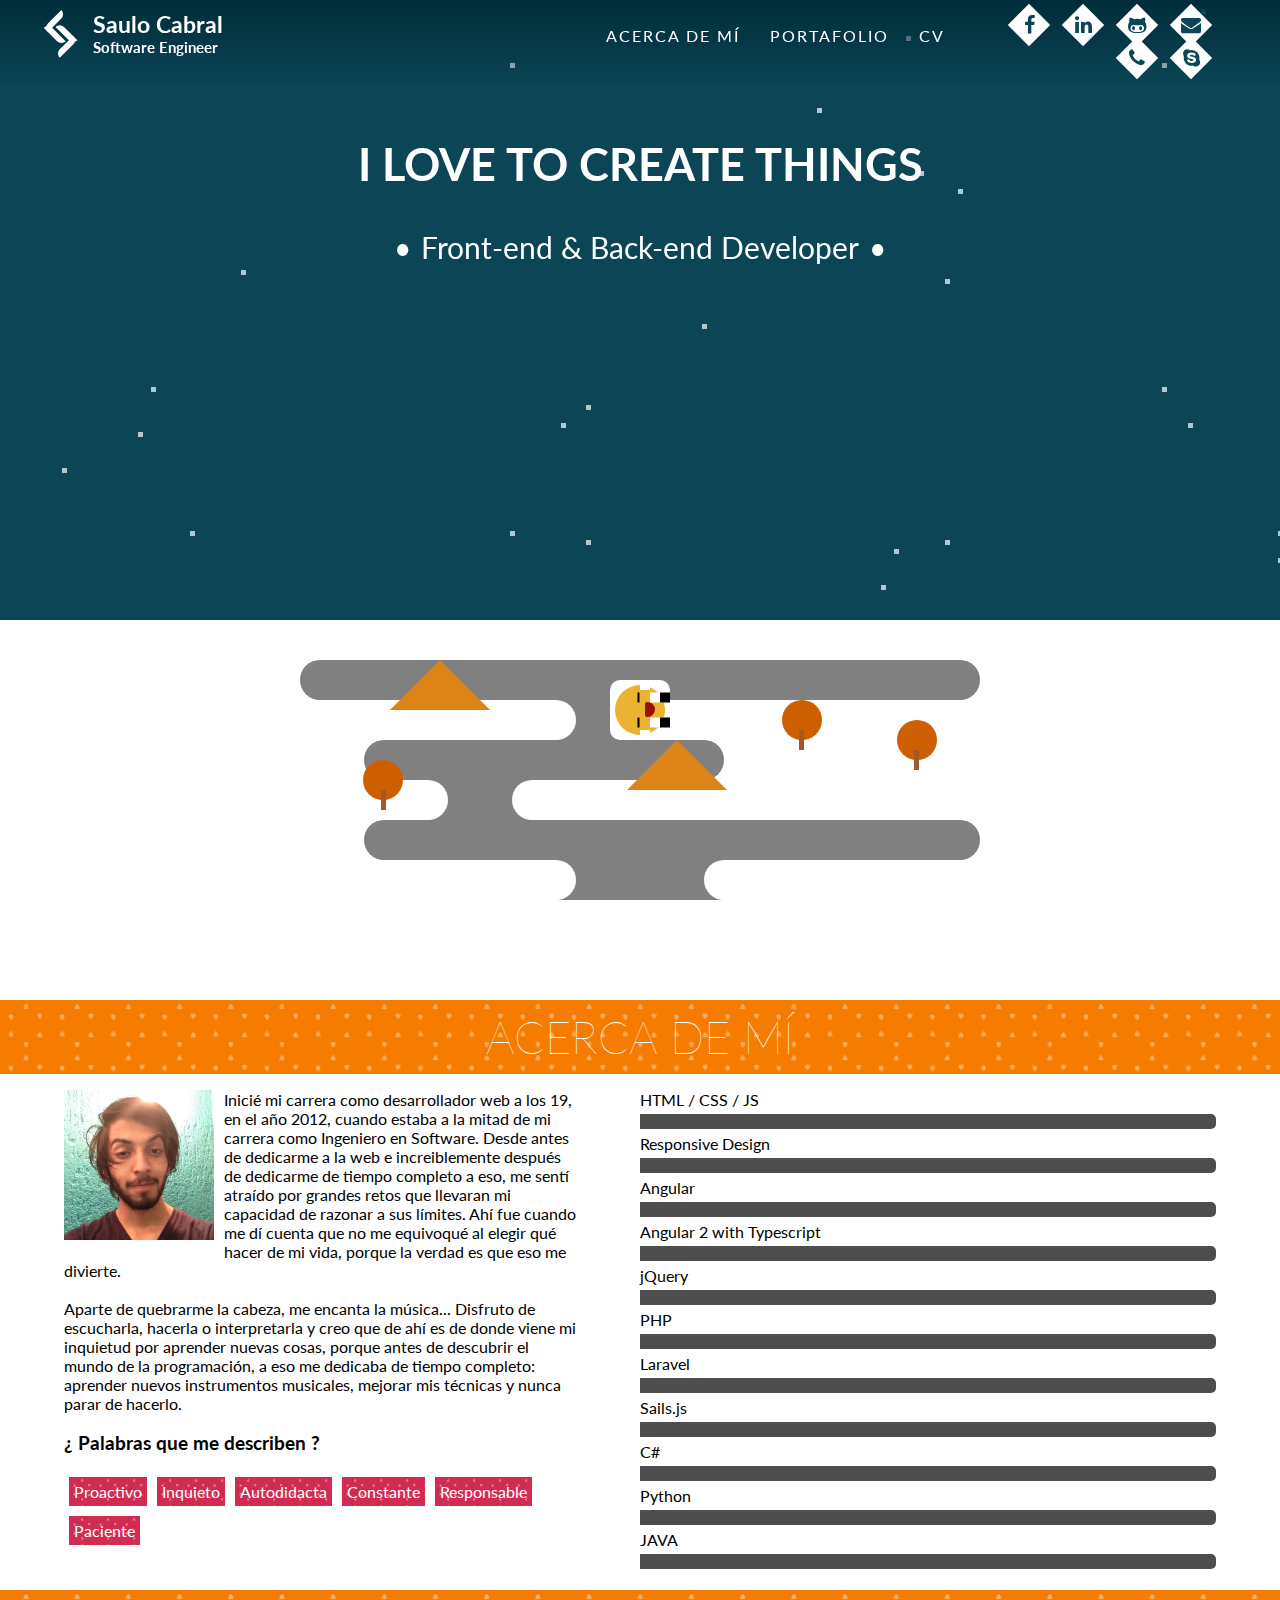
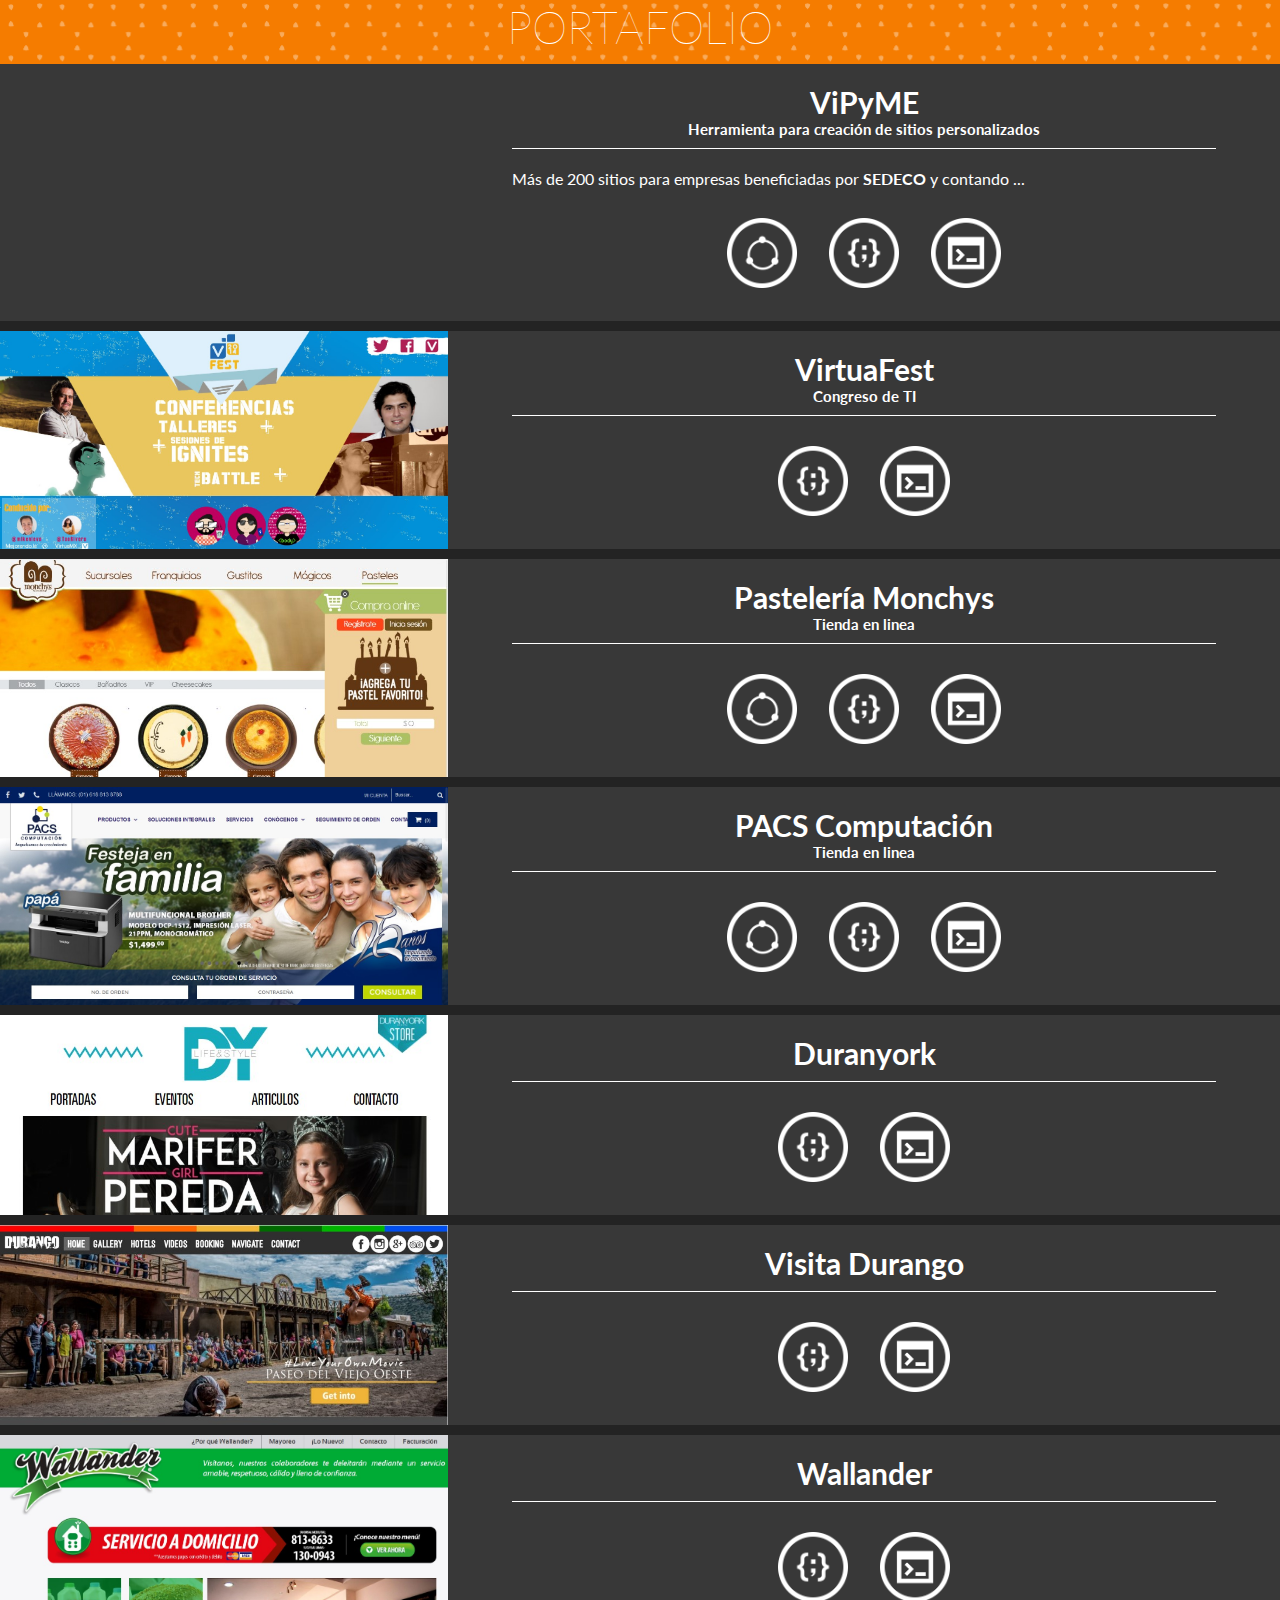
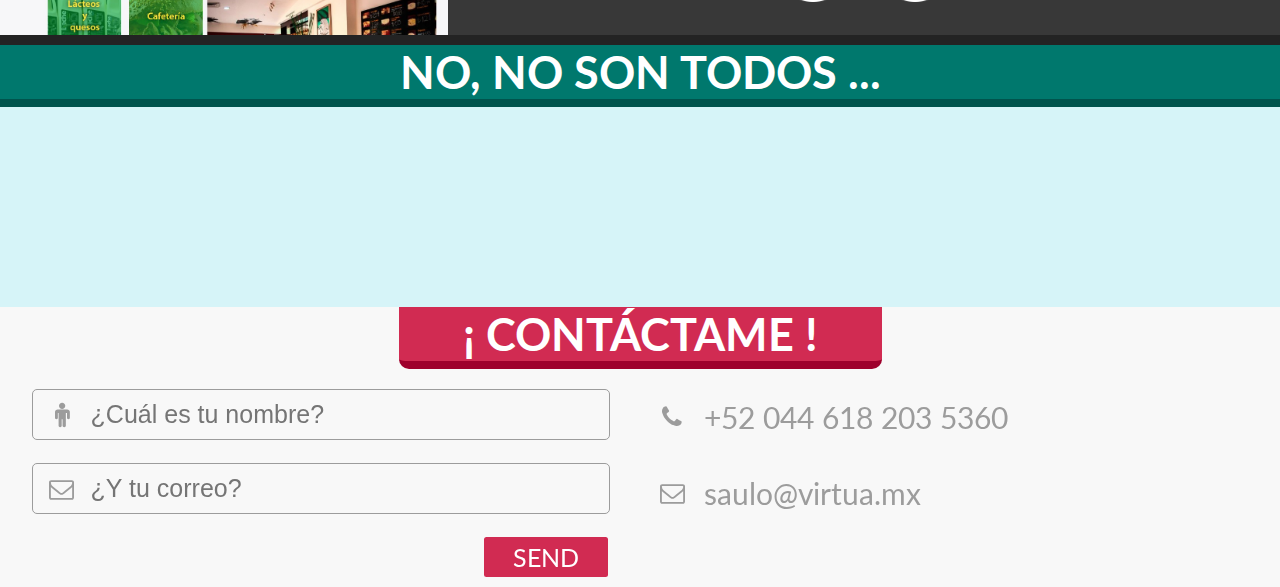
==== index.html @ b447d3e4 "fb video from githubpages" ====
<!DOCTYPE html>
<html lang="es">
<head>
	<meta charset="utf-8" />
	<title>Portfolio | Saulo Cabral</title>
	<meta name="viewport" content="width=device-width, minimum-scale=1, maximum-scale=1">
	<meta name="author" content="Saulo Cabral">
	<meta name="keywords" content="portfolio about freelancer freelance web developer frontend backend elsaulo software engeneer ingeniero software desarrollador programador paginas web responsive javascript angular laravel php nodejs ">
	<meta name="description" content="">
	<meta name="og:site_name" content="Portafolio | Saulo Cabral">
	<meta name="og:title" content="Portafolio | Saulo Cabral">
	<meta name="og:description" content="">
	<meta name="og:image" content="http://ssaulo.vir.mx/preview.jpg">
	<meta name="og:url" content="http://ssaulo.vir.mx">
    <link rel="shortcut icon" href="fav.ico">
	<link rel="stylesheet" type="text/css" href="style.css">
	<link rel="stylesheet" href="https://maxcdn.bootstrapcdn.com/font-awesome/4.6.1/css/font-awesome.min.css">
</head>
<body>
	<header class="transition s2">
		<article class="limit-width">
			<div id="logo">
				<div id="image">
					<div class="left_arrow">
						<span></span>
						<span></span>
					</div>
					<div class="right_arrow">
						<span></span>
						<span></span>
					</div>
				</div>
				<div id="name">
					<h1>Saulo Cabral</h1>
					<h2>Software Engineer</h2>
				</div>
			</div>
			<ul id="menu">
				<li><a href="#about">Acerca de mí</a></li>
				<li><a href="#portfolio">Portafolio</a></li>
				<li><a target="blank" href="SauloCabral_CV.pdf">CV</a></li>
			</ul>
			<div id="icons">
				<a href="http://sm.me/saulodamian" target="_blank">
					<figure>
						<i class="fa fa-facebook" aria-hidden="true"></i>
					</figure>
				</a>
				<a href="https://www.linkedin.com/in/saulo-damian-cabral-6673bb92" target="_blank">
					<figure>
						<i class="fa fa-linkedin" aria-hidden="true"></i>
					</figure>
				</a>
				<a href="https://github.com/samianc" target="_blank">
					<figure>
						<i class="fa fa-github-alt" aria-hidden="true"></i>
					</figure>
				</a>
				<a href="#contact">
					<figure>
						<i class="fa fa-envelope" aria-hidden="true"></i>
					</figure>
				</a>
				<a href="tel:+520446182035360">
					<figure>
						<i class="fa fa-phone" aria-hidden="true"></i>
					</figure>
				</a>
            	<script type="text/javascript" src="https://www.skypeassets.com/i/scom/js/skype-uri.js"></script>
                <a onclick="Skype.tryAnalyzeSkypeUri('call', '0');" href="skype:samianc?chat">
		            <figure>
		            	<i class="fa fa-skype" aria-hidden="true"></i>
		            </figure>
                </a>
		</article>
	</header>
	<div id="sky">
		<span></span><span></span><span></span><span></span><span></span><span></span><span></span><span></span><span></span><span></span><span></span><span></span><span></span><span></span><span></span><span></span><span></span><span></span><span></span><span></span><span></span><span></span><span></span><span></span><span></span><span></span><span></span><span></span><span></span><span></span><span></span><span></span><span></span><span></span><span></span><span></span><span></span><span></span><span></span><span></span><span></span><span></span><span></span><span></span><span></span><span></span><span></span><span></span><span></span><span></span><span></span><span></span><span></span><span></span><span></span><span></span><span></span><span></span><span></span><span></span><span></span><span></span><span></span><span></span><span></span><span></span><span></span><span></span><span></span><span></span><span></span><span></span><span></span>
	</div>
	<div id="town" class="transition s1">
		<section>
			<article></article>
		</section>
		<section>
			<article class="w-25 l"></article>
			<article class="w-25 r"></article>
		</section>
		<section class="wall">
			<article class="w-45 l"><div class="mountain r m-15"></div></article>
			<article class="w-50 r"></article>
		</section>
		<section>
			<article class="w-30 l"></article>
			<article class="w-45 r"><div class="tree l m-10  mt-2"></div><div class="tree l m-30  mt-1"></div></article>
		</section>
		<section class="wall">
			<article class="w-35 l"><div class="tree r m-10 mt-1"></div></article>
			<article class="w-60 r"><div class="mountain l m-15"></div></article>
		</section>
		<section>
			<article class="w-30 l"></article>
			<article class="w-25 r"></article>
		</section>
		<section class="wall">
			<article class="w-45 l"></article>
			<article class="w-45 r"></article>
		</section>
	</div>
	<div id="transport-shine" class="transition s5"></div>
	<div id="sun" class="transition s2"></div>
	<div id="spaceship">
		<div class="fire transition s2">
			<div class="red flame"></div>
			<div class="orange flame"></div>
			<div class="yellow flame"></div>
			<div class="white flame"></div>
		</div>
		<div class="avatar">
			<div id="head">
				<div id="face">
					<div id="eye" class="left"></div>
					<div id="eye" class="right"></div>
					<div id="mouth">
						<span></span><span></span><span></span>
					</div>
				</div>
			</div>
			<div id="arm" class="left"></div>
			<div id="arm" class="right"></div>
			<div id="leg" class="left"></div>
			<div id="leg" class="right"></div>
		</div>
	</div>
	<div class="white-shining transition s2"></div>
	<section id="main-view" class="limit-width">
		<div class="transition s1">
			<h2>I LOVE TO CREATE THINGS</h2>
			<label>Front-end & Back-end Developer</label>
		</div>
	</section>
	<section id="about" in="scoreIn" out="scoreOut" class="cols-2 limit-width">
		<h2 class="title full orange">Acerca de mí</h2>
		<div class="col">
			<img src="imge/me.jpg">
			<p>
				Inicié mi carrera como desarrollador web a los 19, en el año 2012, cuando estaba a la mitad de mi carrera como Ingeniero en Software. Desde antes de dedicarme a la web e increiblemente después de dedicarme de tiempo completo a eso, me sentí atraído por grandes retos que llevaran mi capacidad de razonar a sus límites. Ahí fue cuando me dí cuenta que no me equivoqué al elegir qué hacer de mi vida, porque la verdad es que eso me divierte.
				<br><br>
				Aparte de quebrarme la cabeza, me encanta la música... Disfruto de escucharla, hacerla o interpretarla y creo que de ahí es de donde viene mi inquietud por aprender nuevas cosas, porque antes de descubrir el mundo de la programación, a eso me dedicaba de tiempo completo: aprender nuevos instrumentos musicales, mejorar mis técnicas y nunca parar de hacerlo.
			</p>
			<h3>¿ Palabras que me describen ?</h3>
			<span>Proactivo</span><span>Inquieto</span><span>Autodidacta</span><span>Constante</span><span>Responsable</span><span>Paciente</span>
		</div>
		<div class="col">
			<div id="skills_graph">
				<label>HTML / CSS / JS</label>
				<div class="bar">
					<div class="fill transition s2" progress="100"></div>
				</div>
				<label>Responsive Design</label>
				<div class="bar">
					<div class="fill transition s2" progress="100"></div>
				</div>
				<label>Angular</label>
				<div class="bar">
					<div class="fill transition s2" progress="85"></div>
				</div>
				<label>Angular 2 with Typescript</label>
				<div class="bar">
					<div class="fill transition s2" progress="100"></div>
				</div>
				<label>jQuery</label>
				<div class="bar">
					<div class="fill transition s2" progress="100"></div>
				</div>
				<label>PHP</label>
				<div class="bar">
					<div class="fill transition s2" progress="100"></div>
				</div>
				<label>Laravel</label>
				<div class="bar">
					<div class="fill transition s2" progress="100"></div>
				</div>
				<label>Sails.js</label>
				<div class="bar">
					<div class="fill transition s2" progress="85"></div>
				</div>
				<label>C#</label>
				<div class="bar">
					<div class="fill transition s2" progress="90"></div>
				</div>
				<label>Python</label>
				<div class="bar">
					<div class="fill transition s2" progress="70"></div>
				</div>
				<label>JAVA</label>
				<div class="bar">
					<div class="fill transition s2" progress="60"></div>
				</div>
			</div>
		</div>
	</section>
	<section id="portfolio" class="limit-width">
		<h2 class="title full orange">PORTAFOLIO</h2>
		<div>
			<div class="video">
				<div id="fb-root" class=" fb_reset">
					<div style="position: absolute; top: -10000px; height: 0px; width: 0px;">
						<div>
							<iframe name="fb_xdm_frame_http" frameborder="0" allowtransparency="true" allowfullscreen="true" scrolling="no" id="fb_xdm_frame_http" aria-hidden="true" title="Facebook Cross Domain Communication Frame" tabindex="-1" src="https://staticxx.facebook.com/connect/xd_arbiter/r/BbnCpbXY9X8.js?version=42#channel=f269b89a6e746e8&amp;origin=https%3A%2F%2Fsamianc.github.io" style="border: none;"></iframe>
							<iframe name="fb_xdm_frame_https" frameborder="0" allowtransparency="true" allowfullscreen="true" scrolling="no" id="fb_xdm_frame_https" aria-hidden="true" title="Facebook Cross Domain Communication Frame" tabindex="-1" src="https://staticxx.facebook.com/connect/xd_arbiter/r/BbnCpbXY9X8.js?version=42#channel=f269b89a6e746e8&amp;origin=https%3A%2F%2Fsamianc.github.io" style="border: none;"></iframe>
						</div>
					</div>
					<div style="position: absolute; top: -10000px; height: 0px; width: 0px;">
						<div></div>
					</div>
				</div>
				<script>(function(d, s, id) {var js, fjs = d.getElementsByTagName(s)[0]; if (d.getElementById(id)) return; js = d.createElement(s); js.id = id; js.src = "//connect.facebook.net/en_US/sdk.js#xfbml=1&version=v2.6"; fjs.parentNode.insertBefore(js, fjs); }(document, 'script', 'facebook-jssdk'));</script>
				<div class="fb-video fb_iframe_widget fb_iframe_widget_fluid_desktop" data-href="https://www.facebook.com/401669240040577/videos/414504095423758/" data-width="524" data-show-text="false" fb-xfbml-state="rendered" fb-iframe-plugin-query="app_id=&amp;container_width=503&amp;href=https%3A%2F%2Fwww.facebook.com%2F401669240040577%2Fvideos%2F414504095423758%2F&amp;locale=en_US&amp;sdk=joey&amp;show_text=false&amp;width=524">
					<span style="vertical-align: bottom; width: 524px; height: 243px;">
						<iframe name="f3885ec62af8694" width="524px" height="1000px" frameborder="0" allowtransparency="true" allowfullscreen="true" scrolling="no" title="fb:video Facebook Social Plugin" src="https://www.facebook.com/v2.6/plugins/video.php?app_id=&amp;channel=http%3A%2F%2Fstaticxx.facebook.com%2Fconnect%2Fxd_arbiter%2Fr%2FBbnCpbXY9X8.js%3Fversion%3D42%23cb%3Df243c0bfc10f4c4%26domain%3Dsamianc.github.io%26origin%3Dhttp%253A%252F%252Fsamianc.github.io%252Ff269b89a6e746e8%26relation%3Dparent.parent&amp;container_width=503&amp;href=https%3A%2F%2Fwww.facebook.com%2F401669240040577%2Fvideos%2F414504095423758%2F&amp;locale=en_US&amp;sdk=joey&amp;show_text=false&amp;width=524" style="border: none; visibility: visible; width: 524px; height: 243px;" class=""></iframe>
					</span>
				</div>
			</div>
			<article>
				<a href="http://slist.vir.mx" target="blank">
					<h4>ViPyME</h4>
				</a>
				<h5>Herramienta para creación de sitios personalizados</h5>
				<p>Más de <a href="http://slist.vir.mx" target="blank">200</a> sitios para empresas beneficiadas por <b>SEDECO</b> y contando ...</p>
				<div id="roles">
					<img src="imge/ico-agile.png" alt="Team Leader" title="Team Leader">
					<img src="imge/ico-front.png" alt="Front-end" title="Front-end">
					<img src="imge/ico-back.png" alt="Back-end" title="Back-end">
				</div>
			</article>
		</div>
		<div>
			<div class="img">
				<a href="http://svirtua.com.mx/fest2014/" target="blank">
					<img src="imge/projects/vf2014.jpg">
				</a>
			</div>
			<article>
				<a href="http://svirtua.com.mx/fest2014/" target="blank">
					<h4>VirtuaFest</h4>
				</a>
				<h5>Congreso de TI</h5>
				<div id="roles">
					<img src="imge/ico-front.png" alt="Front-end" title="Front-end">
					<img src="imge/ico-back.png" alt="Back-end" title="Back-end">
				</div>
			</article>
		</div>
		<div>
			<div class="img">
				<a href="http://smonchys.com/" target="blank">
					<img src="imge/projects/m.jpg">
				</a>
			</div>
			<article>
				<a href="http://smonchys.com/" target="blank">
					<h4>Pastelería Monchys</h4>
				</a>
				<h5>Tienda en linea</h5>
				<div id="roles">
					<img src="imge/ico-agile.png" alt="Team Leader" title="Team Leader">
					<img src="imge/ico-front.png" alt="Front-end" title="Front-end">
					<img src="imge/ico-back.png" alt="Back-end" title="Back-end">
				</div>
			</article>
		</div>
		<div>
			<div class="img">
				<a href="http://spacs.com.mx" target="blank">
					<img src="imge/projects/p.jpg">
				</a>
			</div>
		<article>
			<a href="http://spacs.com.mx" target="blank">
				<h4>PACS Computación</h4>
			</a>
			<h5>Tienda en linea</h5>
			<div id="roles">
				<img src="imge/ico-agile.png" alt="Team Leader" title="Team Leader">
				<img src="imge/ico-front.png" alt="Front-end" title="Front-end">
				<img src="imge/ico-back.png" alt="Back-end" title="Back-end">
			</div>
		</article>
	</div>
		<div>
			<div class="img">
				<a href="http://sduranyork.mx/" target="blank">
					<img src="imge/projects/dy.jpg">
				</a>
			</div>
			<article>
				<a href="http://sduranyork.mx/" target="blank">
					<h4>Duranyork</h4>
				</a>
				<h5></h5>
				<div id="roles">
					<img src="imge/ico-front.png" alt="Front-end" title="Front-end">
					<img src="imge/ico-back.png" alt="Back-end" title="Back-end">
				</div>
			</article>
		</div>
		<div>
			<div class="img">
				<a href="http://svirtua.com.mx/visitdurango.mx/" target="blank">
					<img src="imge/projects/vd.jpg">
				</a>
			</div>
			<article>
				<a href="http://svirtua.com.mx/visitdurango.mx/" target="blank">
					<h4>Visita Durango</h4>
				</a>
				<h5></h5>
				<div id="roles">
					<img src="imge/ico-front.png" alt="Front-end" title="Front-end">
					<img src="imge/ico-back.png" alt="Back-end" title="Back-end">
				</div>
			</article>
		</div>
		<div>
			<div class="img">
				<a href="http://swallander.com.mx" target="blank">
					<img src="imge/projects/w.jpg">
				</a>
			</div>
			<article>
				<a href="http://swallander.com.mx" target="blank">
					<h4>Wallander</h4>
				</a>
				<h5></h5>
				<div id="roles">
					<img src="imge/ico-front.png" alt="Front-end" title="Front-end">
					<img src="imge/ico-back.png" alt="Back-end" title="Back-end">
				</div>
			</article>
		</div>	
	</section>
	<section id="cut" class="limit-width">
			<h2 class="title no-round blue">NO, NO SON TODOS ...</h2>
	</section>
	<section id="sea">
		<div class="layer blue"></div>
		<div id="bubbles">
	        <div class="bubble x1"></div>
	        <div class="bubble x2"></div>
	        <div class="bubble x3"></div>
	        <div class="bubble x4"></div>
	        <div class="bubble x5"></div>
	        <div class="bubble x6"></div>
	        <div class="bubble x7"></div>
	        <div class="bubble x8"></div>
	        <div class="bubble x9"></div>
	        <div class="bubble x10"></div>
		</div>
		<!--div class="octopus"> <div class="helmet background"></div><div class="body"> <div class="head"></div> <div class="spot spot-1"></div> <div class="spot spot-2"></div> <div class="spot spot-3"></div> <div class="spot spot-4"></div> <div class="spot spot-5"></div> <div class="spot spot-6"></div> <div class="eye-border left"> <div class="eye left"> <div class="center"> <div class="pupil"></div> </div> <div class="shadow-1"></div> <div class="shadow-2"></div> <div class="shadow-3"></div> </div> </div> <div class="eye-border right"> <div class="eye right"> <div class="center"> <div class="pupil"></div> </div> <div class="shadow-1"></div> <div class="shadow-2"></div> <div class="shadow-3"></div> </div> </div> <div class="mouth"></div> </div> <div class="helmet reflection reflection-1"></div> <div class="helmet reflection reflection-2"></div> <div class="helmet reflection reflection-3"></div> <div class="helmet reflection reflection-4"></div> <div class="helmet reflection reflection-5"></div> <div class="octopus-shadow"></div> <div class="helmet border"></div> </div-->
	</section>
	<section id="contact">
		<article class="limit-width">
			<h2 class="title">¡ CONTÁCTAME !</h2>
			<article class="col">
				<form action="http://ssaulo.vir.mx/mail.php" method="POST">
					<div class="name">
						<input type="text" name="name" placeholder="¿Cuál es tu nombre?">
					</div>
					<div class="email">
						<input type="email" name="email" placeholder="¿Y tu correo?">
					</div>
					<div class="submit">
						SEND
					</div>
				</form>
			</article>
			<article class="col">
				<a href="tel:+520446182035360" class="phone">+52 044 618 203 5360</a>
				<a href="mailto:saulo@virtua.mx" class="mail">saulo@virtua.mx</a>
			</article>
		</article>
	</section>
	<footer>
		<!--article class="limit-width">
			<div>
				<img src="img/me.jpg">
				<p>Lorem ipsum dolor sit amet, consectetur adipiscing elit. Sed ultricies lacus ac neque lacinia, quis faucibus justo viverra. Nunc dignissim condimentum lacus, ac posuere libero tempus ut. Ut consequat molestie dolor, nec rhoncus justo euismod a. Donec egestas sagittis orci vel tristique. Suspendisse sed sem rhoncus, placerat mi quis, ullamcorper nisi. Suspendisse viverra justo congue leo condimentum interdum eget at nisi.</p>
			</div>
			<div>
				<img src="img/me.jpg">
				<p>Lorem ipsum dolor sit amet, consectetur adipiscing elit. Sed ultricies lacus ac neque lacinia, quis faucibus justo viverra. Nunc dignissim condimentum lacus, ac posuere libero tempus ut. Ut consequat molestie dolor, nec rhoncus justo euismod a. Donec egestas sagittis orci vel tristique. Suspendisse sed sem rhoncus, placerat mi quis, ullamcorper nisi. Suspendisse viverra justo congue leo condimentum interdum eget at nisi.</p>
			</div>
			<div>
				<img src="img/me.jpg">
				<p>Lorem ipsum dolor sit amet, consectetur adipiscing elit. Sed ultricies lacus ac neque lacinia, quis faucibus justo viverra. Nunc dignissim condimentum lacus, ac posuere libero tempus ut. Ut consequat molestie dolor, nec rhoncus justo euismod a. Donec egestas sagittis orci vel tristique. Suspendisse sed sem rhoncus, placerat mi quis, ullamcorper nisi. Suspendisse viverra justo congue leo condimentum interdum eget at nisi.</p>
			</div>
		</article-->
	</footer>
	<script src="https://code.jquery.com/jquery-3.1.0.min.js" integrity="sha256-cCueBR6CsyA4/9szpPfrX3s49M9vUU5BgtiJj06wt/s=" crossorigin="anonymous"></script>
	<script type="text/javascript" src="script.js"></script>
</body>
---- style.css ----
@import url(https://fonts.googleapis.com/css?family=Lato);
@keyframes image {
    from {
        transform: rotate(-45deg);
        -webkit-transform: rotate(-45deg);
        -moz-transform: rotate(-45deg);
        -o-transform: rotate(-45deg);
        -ms-transform: rotate(-45deg);
    }
    to {
        transform: rotate(-90deg);
        -webkit-transform: rotate(-90deg);
        -moz-transform: rotate(-90deg);
        -o-transform: rotate(-90deg);
        -ms-transform: rotate(-90deg);
    }
}
@keyframes flicker{
  0%   {transform: rotate(-1deg);}
  20%  {transform: rotate(1deg);}
  40%  {transform: rotate(-1deg);}
  60%  {transform: rotate(1deg) scaleY(1.04);}
  80%  {transform: rotate(-2deg) scaleY(0.92);}
  100% {transform: rotate(1deg);}
}
@keyframes left_arrow{
    0%, 50% {
        transform: translateY(25%);
        -webkit-transform: translateY(25%);
        -moz-transform: translateY(25%);
        -o-transform: translateY(25%);
        -ms-transform: translateY(25%);
    }
    100%{
        transform: translate(25%, 37.5%);
        -webkit-transform: translate(25%, 37.5%);
        -moz-transform: translate(25%, 37.5%);
        -o-transform: translate(25%, 37.5%);
        -ms-transform: translate(25%, 37.5%);
    }
}
@keyframes right_arrow{
    0%, 50% {
        transform: translateY(-25%);
        -webkit-transform: translateY(-25%);
        -moz-transform: translateY(-25%);
        -o-transform: translateY(-25%);
        -ms-transform: translateY(-25%);
    }
    100%{
        transform: translate(-25%, -37.5%);
        -webkit-transform: translate(-25%, -37.5%);
        -moz-transform: translate(-25%, -37.5%);
        -o-transform: translate(-25%, -37.5%);
        -ms-transform: translate(-25%, -37.5%);
    }
}
@keyframes star {
  0% {
    opacity: 0;
    -ms-transform: rotate(0deg);
    -moz-transform: rotate(0deg);
    -webkit-transform: rotate(0deg);
    -o-transform: rotate(0deg);
    transform: rotate(0deg);
  }
  50%{
    opacity: .8;
  }
  100% {
    opacity: 0;
    -ms-transform: rotate(360deg);
    -moz-transform: rotate(360deg);
    -webkit-transform: rotate(360deg);
    -o-transform: rotate(360deg);
    transform: rotate(360deg);
  }
}
@keyframes Floating{
    from {-webkit-transform:translate(0, 0px);}
    65% {-webkit-transform:translate(0, 15px);}
    to {-webkit-transform: translate(0, -0px);    }    
}
body{
    padding: 0;
    margin: 0;
    font-family: Lato;
    overflow-x: hidden;
}
a{
    text-decoration: none;
    color: inherit;
}
#image{
    width: 25px;
    height: 50px;
        transform: rotate(-90deg);
        -webkit-transform: rotate(-90deg);
        -moz-transform: rotate(-90deg);
        -o-transform: rotate(-90deg);
        -ms-transform: rotate(-90deg);
        animation-name: image;
        animation-duration: 1s;
}
#image > div{
    position: relative;
    width: 100%;
    height: 50%;
}
#image > div.left_arrow{
    animation-name: left_arrow;
        transform: translate(25%, 37.5%);
        -webkit-transform: translate(25%, 37.5%);
        -moz-transform: translate(25%, 37.5%);
        -o-transform: translate(25%, 37.5%);
        -ms-transform: translate(25%, 37.5%);
}
#image > div.right_arrow{
    animation-name: right_arrow;
        transform: translate(-25%, -37.5%);
        -webkit-transform: translate(-25%, -37.5%);
        -moz-transform: translate(-25%, -37.5%);
        -o-transform: translate(-25%, -37.5%);
        -ms-transform: translate(-25%, -37.5%);
}
#image > div.left_arrow, #image > div.right_arrow{
    animation-duration: 2s;
}
#image > div.left_arrow span{
    top: 0;
}
#image > div.right_arrow span{
    bottom: 0;
}
#image div > span{
    border-radius: 15px 0 15px 0;
	width: 100%;
	height: 25%;
	background-color: white;/*#E8FF00;*/
	display: table;
	position: absolute;
}
#image .left_arrow span:nth-child(1){
    transform: rotate(-45deg) translateX(-38%);
    -webkit-transform: rotate(-45deg) translateX(-38%);
    -moz-transform: rotate(-45deg) translateX(-38%);
    -o-transform: rotate(-45deg) translateX(-38%);
    -ms-transform: rotate(-45deg) translateX(-38%);
}
#image .left_arrow span:nth-child(2){
    transform: rotate(45deg) translateX(38%);
    -webkit-transform: rotate(45deg) translateX(38%);
    -moz-transform: rotate(45deg) translateX(38%);
    -o-transform: rotate(45deg) translateX(38%);
    -ms-transform: rotate(45deg) translateX(38%);
}
#image .right_arrow span:nth-child(1){
    transform: rotate(-45deg) translateX(38%);
    -webkit-transform: rotate(-45deg) translateX(38%);
    -moz-transform: rotate(-45deg) translateX(38%);
    -o-transform: rotate(-45deg) translateX(38%);
    -ms-transform: rotate(-45deg) translateX(38%);
}
#image .right_arrow span:nth-child(2){
    transform: rotate(45deg) translateX(-38%);
    -webkit-transform: rotate(45deg) translateX(-38%);
    -moz-transform: rotate(45deg) translateX(-38%);
    -o-transform: rotate(45deg) translateX(-38%);
    -ms-transform: rotate(45deg) translateX(-38%);
}
#image > div{
    transition: transform .5s ease;
    -webkit-transition: transform .5s ease;
    -moz-transition: transform .5s ease;
    -o-transition: transform .5s ease;
    -ms-transition: transform .5s ease;
}
#logo:hover #image .left_arrow{
    transform: translate(0,25%);
    -webkit-transform: translate(0,25%);
    -moz-transform: translate(0,25%);
    -o-transform: translate(0,25%);
    -ms-transform: translate(0,25%);
}
#logo:hover #image .right_arrow{
    transform: translate(0,-25%);
    -webkit-transform: translate(0,-25%);
    -moz-transform: translate(0,-25%);
    -o-transform: translate(0,-25%);
    -ms-transform: translate(0,-25%);
}
h2{
    font-size: 45px;
}
.limit-width{
    max-width: 1500px;
    margin: auto;
    width: 100%;
    display: inherit;
}
.title{
    text-align: center;
    display: table;
    margin: auto;
    background-color: #D12B52;
    color: white;
    padding: 0 5%;
    border-radius: 0 0 10px 10px;
    border: 8px solid #9E002C;
    border-top: none;
    border-left: none;
    border-right: none;
}
.title.no-round{
    border-radius: 0;
}
.title.blue{
    background-color: #00786D;
    border: 8px solid #00544d;
    border-top: none;
    border-left: none;
    border-right: none;
}
.title.orange{
    background-color: #f57c00;
}
.title.full{
    width: 100%;
    border: none;
    border-radius: initial;
    text-transform: uppercase;
    font-weight: lighter;
    padding: 10px 0;
    background-image: url("imge/dots.png");
    background-size: 4%;
}
header{
    position: fixed;
    top: 0;
    left: 0;
    width: 100%;
    padding: 10px 0;
    display: table;
    text-align: right;
    color: white;
    z-index: 100;
    right: 0;
    margin: auto;
    background: #0B4556;
    background: -moz-linear-gradient(top, #002D3A 0%, transparent 100%);
    background: -webkit-linear-gradient(top, #002D3A 0%, transparent 100%);
    background: linear-gradient(to bottom, #002D3A 0%,transparent 100%);
    filter: progid:DXImageTransform.Microsoft.gradient( startColorstr='#002D3A', endColorstr='transparent',GradientType=0 );
}
header.solid{
    background: #0B4556;
}
header #logo{
    cursor: default;
    padding-left: 5%;
}
header #logo>div{
    display: inline-table;
    float: left;
}
header #logo #image{
    margin-right: 20px;
    margin-top: -1.5px;
}
header #logo #name{
    display: inline-table;
}
header #logo #name h1, header #logo #name h2{
    width: 100%;
    margin: 0;
    text-align: left;
}
header #logo #name h1{
    font-size: 23px;
}
header #logo #name h2{
    font-size: 15px;
}
header #menu{
    display: inherit;
    float: right;
    padding: 0;
}
header #menu li{
    list-style: none;
    display: inline-table;
    margin: 0 15px;
    text-transform: uppercase;
    letter-spacing: 2px;
}
#icons{
    display: table-cell;
    vertical-align: middle;
    padding-right: 5%;
    width: 320px;
}
#icons figure{
    margin: 0 10px;
    background-color: white;
    line-height: 0;
    letter-spacing: 0;
    width: 30px;
    height: 30px;
    text-align: center;
    display: inline-table;
    transform: rotate(45deg);
    -webkit-transform: rotate(45deg);
    -moz-transform: rotate(45deg);
    -o-transform: rotate(45deg);
    -ms-transform: rotate(45deg);
}
#icons figure i{
    text-decoration: none;
    display: table-cell;
    vertical-align: middle;
    color: #0B4556;
    font-size: 20px;
    transform: rotate(-45deg);
    -webkit-transform: rotate(-45deg);
    -moz-transform: rotate(-45deg);
    -o-transform: rotate(-45deg);
    -ms-transform: rotate(-45deg);
}
#sky
{
    position: fixed;
    top: 0;
    width: 100%;
    margin: auto;
    left: 0;
    right: 0;
    height: 100%;
    background-color: #0B4556;
}
#sky span{
    width: 5px;
    height: 5px;
    background-color: white;
    opacity: .7;
    position: absolute;
    top: 50%;
    left: 50%;
    margin-left: -2.5px;
}
#sky.animate span{
    animation: star 4s linear infinite;
}
#town{
    position: fixed;
    bottom: 0;
    width: 100%;
    background-color: gray;
    left: 0;
    right: 0;
    margin: auto;
    max-width: 1500px;
}
body.to-space #town, body.land #town{
    transform: translateY(100%);
    -webkit-transform: translateY(100%);
    -moz-transform: translateY(100%);
    -ms-transform: translateY(100%);
    -o-transform: translateY(100%);
}
#town .mountain{
    width: 0;
    height: 0;
    border-left: 50px solid transparent;
    border-right: 50px solid transparent;
    border-bottom: 50px solid #DC8417;
    margin-top: -40px;
}
#town .r{
    float: right;
}
#town .l{
    float: left;
}
#town .w-25{
    width: 25%;
}
#town .w-30{
    width: 30%;
}
#town .w-35{
    width: 35%;
}
#town .w-45{
    width: 45%;
}
#town .w-50{
    width: 50%;
}
#town .w-60{
    width: 60%;
}
#town .r.m-10{
    margin-right: 10%;
}
#town .l.m-10{
    margin-left: 10%;
}
#town .r.m-15{
    margin-right: 15%;
}
#town .l.m-15{
    margin-left: 15%;
}
#town .r.m-30{
    margin-right: 30%;
}
#town .l.m-30{
    margin-left: 30%;
}
#town .tree{
    background-color: #CD5F00;
    width: 40px;
    height: 40px;
    border-radius: 50%;
    text-align: center;
    position: relative;
}
#town .mt-1{
    margin-top: -20px;
}
#town .mt-2{
    margin-top: -40px;
}
#town .tree::before{
    content: " ";
    display: table;
    width: 5px;
    height: 20px;
    background-color: #A5572A;
    margin: auto;
    position: absolute;
    left: 0;
    right: 0;
    top: 30px;
}
#town section{
    display: table;
}
#town article{
    background-color: white;
    width: 100%;
    height: 40px;
}
#town article::after, #town article::before{
    content: " ";
    background-color: gray;
    height: 40px;
    width: 40px;
    display: none;
    border-radius: 50%;
}
#town article.l::after{
    float: right;
    margin-right: -20px;
    display: table;
}
#town article.r::before{
    float: left;
    margin-left: -20px;
    display: table;
}
#town .wall article::after, #town .wall article::before{
    display: none;
}
#town .wall article.l{
    border-radius: 0 20px 20px 0;
}
#town .wall article.r{
    border-radius: 20px 0 0 20px;
}
#sun{
    width: 25%;
    height: 25%;
    position: fixed;
    right: 0;
    left: 0;
    margin: auto;
    background-color: white;
    top: -100%;
    border-radius: 50%;
    display: none;
    box-shadow: 0 0 50px white;

    transform: translateY(-50%);
    -webkit-transform: translateY(-50%);
    -moz-transform: translateY(-50%);
    -ms-transform: translateY(-50%);
    -o-transform: translateY(-50%);
}
body.to-space #sun{
    top: 0;
}
#spaceship{
    width: 80px;
    height: 80px;
    border-radius: 10px;
    margin: auto;
    position: fixed;
    bottom: 140px;
    left: 0;
    right: 0;
    z-index: 1;

    transition: all 2s ease;
    -webkit-transition: all 2s ease;
    -moz-transition: all  2s ease;
    -o-transition: all 2s ease;
    -ms-transition: all 2s ease;
}
.avatar{
    z-index: 1;
    position: relative;
    transform: rotate(-90deg);
    -webkit-transform: rotate(-90deg);
    -moz-transform: rotate(-90deg);
    -ms-transform: rotate(-90deg);
    -o-transform: rotate(-90deg);

    transition: all 2s ease;
    -webkit-transition: all 2s ease;
    -moz-transition: all  2s ease;
    -o-transition: all 2s ease;
    -ms-transition: all 2s ease;
}
.avatar #head{
    width: 60px;
    height: 60px;
    background-color: white;
    border-radius: 10px;
    position: relative;
    margin: auto;
}
.avatar #head #face{
    width: 50px;
    height: 50px;
    background-color: #ECB332;
    border-radius: 50%;
    margin: auto;
    position: absolute;
    left: 0;
    right: 0;
    top: 5px;
}
.avatar #head #face #eye{
    background-color: black;
    width: 10px;
    height: 2px;
    position: absolute;
    left: 0;
    right: 0;
    margin: auto;
    top: 20px;
}
.avatar #head #face #eye.left{
    transform: translate(-125%, 125%);
    -webkit-transform: translate(-125%, 125%);   
    -moz-transform: translate(-125%, 125%);   
    -ms-transform: translate(-125%, 125%);   
    -o-transform: translate(-125%, 125%);   
}
.avatar #head #face #eye.right{
    transform: translate(125%, 125%);
    -webkit-transform: translate(125%, 125%);   
    -moz-transform: translate(125%, 125%);   
    -ms-transform: translate(125%, 125%);   
    -o-transform: translate(125%, 125%);      
}
.avatar #head #face #eye::before{
    content: " ";
    background-color: white;
    display: table;
    width: 5px;
    height: 5px;
    border-radius: 50%;
    margin: 1px 0 0 1px;
    display: none;
}
.avatar #head #face #mouth{
    position: absolute;
    left: 0;
    right: 0;
    margin: auto;
    width: 15px;
    height: 10px;
    background-color: #9C0E00;
    bottom: 10px;
    border-radius: 3px 3px 10px 10px;
    overflow: hidden;
}
.avatar #head #face #mouth span{
    background-color: white;
    width: 5px;
    height: 5px;
    display: table;
    float: left;
    border-radius: 0 0 5px 5px;
    display: none;
}
.avatar #leg{
    width: 10px;
    height: 20px;
    background-color: white;
    position: absolute;
    top: 40px;
    left: 0;
    right: 0;
    margin: auto;
}
.avatar #leg::after{
    background-color: black;
    content: " ";
    display: table;
    width: 10px;
    height: 10px;
    position: absolute;
    bottom: 0;
}
.avatar #leg.left{
    transform: translateX(125%);
    -webkit-transform: translateX(125%);   
    -moz-transform: translateX(125%);   
    -ms-transform: translateX(125%);   
    -o-transform: translateX(125%);
}
.avatar #leg.right{
    transform: translateX(-125%);
    -webkit-transform: translateX(-125%);   
    -moz-transform: translateX(-125%);   
    -ms-transform: translateX(-125%);   
    -o-transform: translateX(-125%);   
}
.avatar #arm{
    width: 10px;
    height: 10px;
    background-color: white;
    position: absolute;
    top: 30px;
}
.avatar #arm.left{
    left: 10px;
    border-radius: 10px 0 0 10px;

}
.avatar #arm.right{
    right: 10px;
    border-radius: 0 10px 10px 0;
}
.avatar #leg, .avatar #arm{
    transition: all 2s ease;
    -webkit-transition: all 2s ease;
    -moz-transition: all  2s ease;
    -o-transition: all 2s ease;
    -ms-transition: all 2s ease;
}
body.to-space #spaceship{
    bottom: 40%;

    animation-name: flicker;
    animation-duration:3ms;
    animation-delay:200ms;
    animation-timing-function: ease-in;
    animation-iteration-count: infinite;
    animation-direction: alternate;
}
body.land #spaceship{
    bottom: 320px;
    animation-name: Floating;
    animation-duration: 3s;
    animation-iteration-count: infinite;
    animation-timing-function: ease-in-out;
    
}
body.to-space #spaceship .avatar{
    transform: rotate(0);
    -webkit-transform: rotate(0);
    -moz-transform: rotate(0);
    -ms-transform: rotate(0);
    -o-transform: rotate(0);
}
body.to-space .avatar #head{
    box-shadow: 0 0 10px #FFFFFF;
}
body.to-space .avatar #head #face #mouth{
    border-radius: 10px 10px 3px 3px;
}
body.to-space .avatar #arm.left{
    left: 0;
}
body.to-space .avatar #arm.right{
    right: 0;
}
body.to-space .avatar #leg{
    top: 60px;
}
.transition.s1{
    transition: all 1s ease;
    -webkit-transition: all 1s ease;
    -moz-transition: all  1s ease;
    -o-transition: all 1s ease;
    -ms-transition: all 1s ease;
}
.transition.s2{
    transition: all 2s ease;
    -webkit-transition: all 2s ease;
    -moz-transition: all  2s ease;
    -o-transition: all 2s ease;
    -ms-transition: all 2s ease;
}
.transition.s5{
    transition: all 5s ease;
    -webkit-transition: all 5s ease;
    -moz-transition: all  5s ease;
    -o-transition: all 5s ease;
    -ms-transition: all 5s ease;
}
.transition.ms5, body > section:not(#main-view){
    transition: all .5s ease;
    -webkit-transition: all .5s ease;
    -moz-transition: all  .5s ease;
    -o-transition: all .5s ease;
    -ms-transition: all .5s ease;
}
.fire{
    margin: auto;
    width: 60px;
    height: 60px;
    position: absolute;
    bottom: -35px;
    left: 0;
    right: 0;
    opacity: 0;

    transform-origin:center bottom;
    -webkit-transform-origin:center bottom;
    -moz-transform-origin:center bottom;
    -ms-transform-origin:center bottom;
    -o-transform-origin:center bottom;
    animation-name: flicker;
    animation-duration:3ms;
    animation-delay:200ms;
    animation-timing-function: ease-in;
    animation-iteration-count: infinite;
    animation-direction: alternate;
}
body.to-space .fire{
    opacity: 1;
}
.fire .flame{
  bottom:0;
  position:absolute;
  border-bottom-right-radius: 50%;
  border-bottom-left-radius: 50%;
  border-top-left-radius: 50%;
  transform:rotate(135deg) scale(1.5,1.5);
  -webkit-transform:rotate(135deg) scale(1.5,1.5);
  -moz-transform:rotate(135deg) scale(1.5,1.5);
  -ms-transform:rotate(135deg) scale(1.5,1.5);
  -o-transform:rotate(135deg) scale(1.5,1.5);
}
.fire .yellow{
  left:15px; 
  width: 30px;
  height: 30px;
  background:gold;
  box-shadow: 0px 0px 9px 4px gold;
}
.fire .orange{
  left:10px; 
  width: 40px;
  height: 40px;
  background:orange;
  box-shadow: 0px 0px 9px 4px orange;
}
.fire .red{
  left:5px;
  width: 50px;
  height: 50px;
  background:OrangeRed;
  box-shadow: 0px 0px 5px 4px OrangeRed;
}
.fire .white{
  left:15px; 
  bottom:-4px;
  width: 30px;
  height: 30px;
  background:white;
  box-shadow: 0px 0px 9px 4px white;
}
section{
    width: 100%;
    position: relative;
}
body > section:not(#main-view){
    display: table;
    position: relative;
    z-index: 2;
}
body > section.background{
    z-index: 0 !important;
}
section.content{
    width: 90%;
}
section#main-view{
    position: relative;
    color: white;
    padding-bottom: 100px;
}
section#main-view > div:first-child{
    position: relative;
    text-align: center;
    margin: auto;
    display: table;
    padding: 100px 0 0 0;
    max-width: 90%;

    transform: translateY(0);
    -webkit-transform: translateY(0);
    -moz-transform: translateY(0);
    -ms-transform: translateY(0);
    -o-transform: translateY(0);
}
section#main-view div label{
    font-size: 30px;
}
section#main-view div label::after, section#main-view div label::before{
    content: "•";
    letter-spacing: 0;
    margin: 0 10px;
}
section#skills{
    display: table;
}
section#skills figure{
    display: table-cell;
    vertical-align: middle;
    text-align: center;
    color: white;
    font-size: 30px;
}
section#sea{
    position: relative;
    overflow: hidden;
    min-height: 200px;
}
section#sea .layer{
    position: absolute;
    top: 0;
    left: 0;
    height: 100%;
    width: 100%;
    z-index: 3;
}
section#sea .layer.blue{
    background-color: rgba(0, 188, 212, 0.16);
}
#bubbles { 
    width: 100%;
    position: absolute;
    top: 0;
    left: 0;
    height: 100%;
}
.bubble {
    width: 60px;
    height: 60px;
    background: #fff;
    border-radius: 200px;
    -moz-border-radius: 200px;
    -webkit-border-radius: 200px;
    position: absolute;
}

.x1, .x6 {
    -webkit-transform: scale(0.9);
    -moz-transform: scale(0.9);
    transform: scale(0.9);
    opacity: 0.2;
    -webkit-animation: moveclouds 15s linear infinite, sideWays 4s ease-in-out infinite alternate;
    -moz-animation: moveclouds 15s linear infinite, sideWays 4s ease-in-out infinite alternate;
    -o-animation: moveclouds 15s linear infinite, sideWays 4s ease-in-out infinite alternate;
}

.x2, .x7 {
    left: 20%;
    -webkit-transform: scale(0.6);
    -moz-transform: scale(0.6);
    transform: scale(0.6);
    opacity: 0.5;
    -webkit-animation: moveclouds 25s linear infinite, sideWays 5s ease-in-out infinite alternate;
    -moz-animation: moveclouds 25s linear infinite, sideWays 5s ease-in-out infinite alternate;
    -o-animation: moveclouds 25s linear infinite, sideWays 5s ease-in-out infinite alternate;
}
.x3, .x8 {
    left: 40%;
    -webkit-transform: scale(0.8);
    -moz-transform: scale(0.8);
    transform: scale(0.8);
    opacity: 0.3;
    -webkit-animation: moveclouds 20s linear infinite, sideWays 4s ease-in-out infinite alternate;
    -moz-animation: moveclouds 20s linear infinite, sideWays 4s ease-in-out infinite alternate;
    -o-animation: moveclouds 20s linear infinite, sideWays 4s ease-in-out infinite alternate;
}
.x4, .x9 {
    left: 60%;
    -webkit-transform: scale(0.75);
    -moz-transform: scale(0.75);
    transform: scale(0.75);
    opacity: 0.35;
    -webkit-animation: moveclouds 18s linear infinite, sideWays 2s ease-in-out infinite alternate;
    -moz-animation: moveclouds 18s linear infinite, sideWays 2s ease-in-out infinite alternate;
    -o-animation: moveclouds 18s linear infinite, sideWays 2s ease-in-out infinite alternate;
}
.x5, .x10 {
    left: 80%;
    -webkit-transform: scale(0.8);
    -moz-transform: scale(0.8);
    transform: scale(0.8);
    opacity: 0.3; 
    -webkit-animation: moveclouds 7s linear infinite, sideWays 1s ease-in-out infinite alternate;
    -moz-animation: moveclouds 7s linear infinite, sideWays 1s ease-in-out infinite alternate;
    -o-animation: moveclouds 7s linear infinite, sideWays 1s ease-in-out infinite alternate;
}
.x6{
    left: 70%;
}
.x7{
    left: 50%;   
}
.x8{
    left: 30%;
}
.x9{
    left: 10%;
}
.x10{
    left: 55%;
}
@-webkit-keyframes moveclouds { 
    0% { 
        top: 500px;
    }
    100% { 
        top: -500px;
    }
}

@-webkit-keyframes sideWays { 
    0% { 
        margin-left:0px;
    }
    100% { 
        margin-left:50px;
    }
}

@-moz-keyframes moveclouds {     
    0% { 
        top: 500px;
    }

    100% { 
        top: -500px;
    }
}

@-moz-keyframes sideWays {
    0% {
        margin-left:0px;
    }
    100% {
        margin-left:50px;
    }
}
@-o-keyframes moveclouds {
    0% { 
        top: 500px;
    }
    100% { 
        top: -500px;
    }
}

@-o-keyframes sideWays {
    0% {
        margin-left:0px;
    }
    100% {
        margin-left:50px;
    }
}
section#portfolio > div{
    overflow: hidden;
    width: 100%;
    background: #383838;
    position: relative;
    border-bottom: 10px solid rgba(0, 0, 0, 0.36);
}
section#portfolio > div > .img{
    position: absolute;
    top: 0;
    left: 0;
    width: 35%;
}
section#portfolio > div > .img img{
    width: 100%;
}
section#portfolio > div > .video{
    width: 35%;
    float: left;
}
section#portfolio > div > article{
    width: 55%;
    float: right;
    padding: 0 5%;
    color: white;
}
section#portfolio > div > article #roles{
    width: 100%;
    padding: 30px 0;
    text-align: center;
}
section#portfolio > div > article #roles > img{
    margin: 0 2%;
    width: 20%;
    max-width: 70px;
}
section#portfolio > div{
    overflow: hidden;
    width: 100%;
}
section#portfolio > div h4{
    margin: 20px 0 0;
    text-align: center;
    font-size: 30px;
}
section#portfolio > div h5{
    margin: 0;
    text-align: center;
    font-size: 15px;
    padding-bottom: 10px;
    border-bottom: 1px solid;
}
section#portfolio > div p{
    margin: 20px 0 0 0;
}
section#cut .title{
    width: 90%;
}
section#contact{
    background-color: #F8F8F8;
}
body.land section#contact{
    opacity: 1;
}
section#contact > article{
    display: table;
    width: 100%;
}
section#contact > article .col{
    width: 50%;
    display: inline-block;
    float: left;
    padding-top: 10px;
}
section#contact a{
    text-decoration: none;
    margin-left: 5%;
    font-family: Lato;
    font-size: 30px;
    color: #9C9C9C;
    padding-left: 10%;
    padding-bottom: 20px;
    padding-top: 20px;
    display: block;
    position: relative;
    margin: auto;
}
section#contact .phone::before{
    content: "\f095";
}
section#contact .mail::before{
    content: "\f003";
}
section#contact form{
    width: 90%;
    margin-right: 5%;
    display: table;
    max-width: 800px;
    float: right;
}
section#contact form div{
    width: 100%;
    margin: 10px 0;
    position: relative;
    display: inline-block;
    border: 1px solid #9C9C9C;
    border-radius: 5px;
    overflow: hidden;
}
section#contact form div input
{
    width: 85%;
    font-size: 25px;
    border: none;
    padding-left: 10%;
    padding-bottom: 10px;
    padding-top: 10px;
    padding-right: 5%;
    background-color: transparent;
    color: #9C9C9C;
}
section#contact form div.submit{
    display: table;
    float: right;
    width: auto;
    text-align: center;
    background-color: #D12B52;
    color: white;
    padding: 5px 5%;
    border-radius: 2.5px;
    font-size: 25px;
    border: none;
}
section#contact form div.submit input{
    display: none;
}
section#contact form div::before, section#contact a::before{
    position: absolute;
    font-family: FontAwesome;
    font-size: 25px;
    top: 50%;
    color: #9C9C9C;
    transform: translate(-50%,-50%);
    -webkit-transform: translate(-50%,-50%);
    -moz-transform: translate(-50%,-50%);
    -o-transform: translate(-50%,-50%);
    -ms-transform: translate(-50%,-50%);
    left: 5%;
}
section#contact form div.name::before{
    content: "\f183";
}
section#contact form div.email::before{
    content: "\f003";
}
section#about{
    background-color: white;
}
section#about .col:last-child{
    width: 45%;
    float: left;
    display: table;
    padding: 1em 5% 1em 0;
}
section#about #skills_graph{

}
section#about #skills_graph .bar{
    height: 15px;
    width: 100%;
    background-color: #4D4D4D;
    display: table;
    margin-bottom: 5px;
    margin-top: 5px;
    position: relative;
    border-radius: 0 5px 5px 0;
}
section#about #skills_graph .fill{
    position: absolute;
    height: 100%;
    background-color: #00FFFF;
    background-image: url(imge/bar.png);
    width: 0;
    border-radius: 0 5px 5px 0;
}
section#about img{
    width: 25%;
    float: left;
    min-width: 150px;
    margin-right: 10px;
    margin-bottom: 10px;
}
section#about p{
    margin: 0;
}
section#about h3{
}
section#about span{
    background-color: #D12B52;
    color: white;
    background-image: url("imge/dots.png");
    padding: 5px;
    margin: 5px;
    background-size: 26px;
    float: left;
}
#transport-shine{
    background-color: white;
    position: fixed;
    left: 0;
    top: 0;
    width: 100%;
    height: 100%;
    opacity: 0;
    display: none;
}
body.to-space #transport-shine{
    opacity: .5;
}
.white-shining{
    width: 100px;
    position: fixed;
    top: 0;
    left: 0;
    right: 0;
    margin: auto;
    height: 0;
    display: none;
}
body.to-space .white-shining{
    height: 100%;
    background-color: rgba(255, 255, 255, 0.8);
    box-shadow: 0 0 50px white;
}
footer{
    color:white;
    background-color: #2d3941;
    display: none;
}
footer article > div{
    width: 25%;
    text-align: left;
    margin: 30px 4%;
    display: inline-table;
}
footer article > div img{
    width: 25%;
    float: left;
    margin: 0 15px 15px 0;
}
footer article > div p{
    margin: 0;
}
.cols-2 .col{
    width: 40%;
    float: left;
    display: table;
    padding: 1em 5%;
}
.octopus {
    z-index: 2;
    animation: float 2s infinite both;
    -webkit-animation: float 2s infinite both;
    -moz-animation: float 2s infinite both;
    -ms-animation: float 2s infinite both;
    -o-animation: float 2s infinite both;
    position: relative;
    height: 300px;
}
.octopus .helmet {
    position: absolute;
    width: 187px;
    height: 171px;
    margin: 60px 78px;
    border-radius: 55% 55% 45% 45%;
}
.octopus .helmet.background {
  background: #FCD4B7;
  z-index: 2;
}
.octopus .helmet.border {
  width: 184px;
  height: 166px;
  border: 3px solid #FFF5DD;
  z-index: 3;
}
.octopus .helmet.reflection {
  z-index: 3;
}
.octopus .helmet.reflection-1 {
  width: 80px;
  height: 50px;
  background: linear-gradient(rgba(255, 255, 255, 0.6), rgba(255, 255, 255, 0));
  border-radius: 50%;
  transform: rotate(-30deg);
  margin-top: 80px;
  margin-left: 95px;
  z-index: 2;
}
.octopus .helmet.reflection-2 {
  width: 8px;
  height: 5px;
  background: white;
  border-radius: 50%;
  transform: rotate(-30deg);
  margin-top: 88px;
  margin-left: 120px;
}
.octopus .helmet.reflection-3 {
  width: 15px;
  height: 10px;
  background: rgba(255, 255, 255, 0.6);
  border-radius: 50%;
  transform: rotate(30deg);
  margin-top: 88px;
  margin-left: 220px;
}
.octopus .helmet.reflection-4 {
  width: 20px;
  height: 8px;
  background: rgba(255, 255, 255, 0.2);
  border-radius: 50%;
  transform: rotate(-50deg);
  margin-top: 125px;
  margin-left: 98px;
}
.octopus .helmet.reflection-5 {
  overflow: hidden;
}
.octopus .helmet.reflection-5:before {
  content: '';
  position: absolute;
  width: 227px;
  height: 201px;
  margin-left: -30px;
  margin-top: -20px;
  border-radius: 55% 55% 45% 45%;
  background: radial-gradient(rgba(0, 0, 0, 0) 60%, rgba(172, 131, 100, 0.1) 60%);
}

.octopus .body {
  position: absolute;
  margin-left: 90px;
  margin-top: 90px;
  z-index: 2;
}
.octopus .body .head {
  position: absolute;
  width: 166px;
  height: 129px;
  background: #FA8253;
  border-radius: 55% 55% 45% 45%;
  overflow: hidden;
}
.octopus .body .head:before {
  content: '';
  position: absolute;
  background: #FC9260;
  width: 166px;
  height: 129px;
  border-radius: 0% 60% 60% 0%;
  margin-left: 0px;
  margin-top: 0px;
}
.octopus .body .head:after {
  content: '';
  position: absolute;
  background: linear-gradient(to bottom right, #FFAB59, #FF9B67);
  width: 166px;
  height: 129px;
  border-radius: 50%;
  margin-left: -10px;
  margin-top: -5px;
}
.octopus .body .eye-border {
  position: absolute;
  width: 35px;
  height: 30px;
  margin-top: 70px;
  margin-left: 30px;
  background: #FA8253;
  border-radius: 15px;
}
.octopus .body .eye-border.right {
  margin-left: 100px;
}
.octopus .body .eye-border .eye {
  position: absolute;
  width: 26px;
  height: 26px;
  background: white;
  border-radius: 50%;
  margin: 2px;
}
.octopus .body .eye-border .eye.right {
  margin-left: 7px;
}
.octopus .body .eye-border .eye .center {
  position: absolute;
  width: 18px;
  height: 18px;
  background: #AECD66;
  border-radius: 50%;
  margin: 4px;
}
.octopus .body .eye-border .eye .center .pupil {
  position: absolute;
  width: 8px;
  height: 14px;
  background: #323739;
  border-radius: 50%;
  margin: 2px 5px;
}
.octopus .body .eye-border .shadow-1 {
  position: absolute;
  width: 6px;
  height: 6px;
  background: white;
  border-radius: 50%;
  margin-left: 13px;
  margin-top: 7px;
}
.octopus .body .eye-border .shadow-2 {
  position: absolute;
  width: 2px;
  height: 2px;
  background: white;
  border-radius: 50%;
  margin-left: 8px;
  margin-top: 11px;
}
.octopus .body .eye-border .shadow-3 {
  position: absolute;
  width: 12px;
  height: 8px;
  background: white;
  opacity: .5;
  transform: rotate(-45deg);
  border-radius: 50%;
  margin-left: 6px;
  margin-top: 6px;
}
.octopus .body .mouth {
  position: absolute;
  width: 26px;
  height: 6px;
  background: #7C3737;
  border-radius: 50%;
  margin-left: 70px;
  margin-top: 100px;
}
.octopus .body .spot {
  position: absolute;
  background: #F68A63;
}
.octopus .body .spot.spot-1 {
  width: 42px;
  height: 20px;
  border-radius: 50%;
  transform: rotate(-20deg);
  margin-left: 30px;
  margin-top: 15px;
}
.octopus .body .spot.spot-2 {
  width: 15px;
  height: 8px;
  border-radius: 50%;
  margin-left: 75px;
  margin-top: 10px;
}
.octopus .body .spot.spot-3 {
  width: 15px;
  height: 8px;
  border-radius: 50%;
  transform: rotate(90deg);
  margin-left: 5px;
  margin-top: 70px;
}
.octopus .body .spot.spot-4 {
  width: 10px;
  height: 5px;
  border-radius: 50%;
  transform: rotate(10deg);
  margin-left: 100px;
  margin-top: 55px;
}
.octopus .body .spot.spot-5 {
  width: 8px;
  height: 4px;
  border-radius: 50%;
  transform: rotate(10deg);
  margin-left: 90px;
  margin-top: 50px;
}
.octopus .body .spot.spot-6 {
  width: 12px;
  height: 8px;
  border-radius: 50%;
  transform: rotate(45deg);
  margin-left: 135px;
  margin-top: 30px;
}
.octopus-shadow {
  position: absolute;
  width: 187px;
  height: 171px;
  margin: 60px 78px;
  border-radius: 55% 55% 45% 45%;
  background: rgba(0, 0, 255, 0.05);
  margin-top: 90px;
  margin-left: 90px;
  z-index: 1;
}

@keyframes float {
  0% {
    transform: translateY(0px);
    -webkit-transform: translateY(0px);
    -moz-transform: translateY(0px);
    -ms-transform: translateY(0px);
    -o-transform: translateY(0px);
  }
  50% {
    transform: translateY(10px);
    -webkit-transform: translateY(10px);
    -moz-transform: translateY(10px);
    -ms-transform: translateY(10px);
    -o-transform: translateY(10px);
  }
  100% {
    transform: translateY(0px);
    -webkit-transform: translateY(0px);
    -moz-transform: translateY(0px);
    -ms-transform: translateY(0px);
    -o-transform: translateY(0px);
  }
}
@media(max-width: 940px){
    #icons:not(.ignore-r){
        width: 320px;
        position: fixed;
        left: 0;
        right: 0;
        margin: auto;
        bottom: 0;
        padding-bottom: 10px;
        background: #f57c00;
        background-image: url("imge/dots.png");
        background-size: 20px;
        padding-right: 0;
        border-radius: 10px 10px 0 0;
    }
    header #menu {
        margin-right: 20px;
    }
    section#contact{
        padding-bottom: 80px;
    }
    body.land #spaceship {
        bottom: 400px;
    }
}
@media(max-width: 880px){
    section#portfolio > div > .img {
        position: relative;
        top: 0;
        left: 0;
        width: 100%;
        max-height: 300px;
        overflow: hidden;
    }
    section#portfolio > div > article {
        width: 90%;
    }
    section#portfolio > div > .video {
        width: 50%;
        float: none;
        margin: auto;
        margin-top: 30px;
    }
}
@media(max-width: 800px){
    .cols-2 .col{
        width: 90%;
    }
    section#about .col:last-child {
        width: 90%;
        float: none;
        display: table;
        padding: 0;
        margin: auto;
        padding-bottom: 20px;
    }
    section#contact > article .col {
        width: 100%;
    }
    body.land #spaceship {
        bottom: 580px;
    }
}
@media(max-width: 700px){
    section#portfolio > div > .video {
        width: 80%;
    }
    section#portfolio > div > .video *{
        width: 100% !important;
    }
}
@media(max-width: 600px){
    header #menu {
        display: table;
        padding: 0;
        width: 100%;
        text-align: center;
        margin: 1em 0;
    }
    header #logo {
        cursor: default;
        padding-left: 0;
        display: table;
        margin: auto;
    }
    section#main-view div label {
        font-size: 5vw;
    }
    section#contact a{
        display: table;
    }
}
@media(max-width: 400px){
    h2 {
        font-size: 30px;
    }
    section#main-view > div:first-child {
        padding: 200px 0 0 0;
    }
}
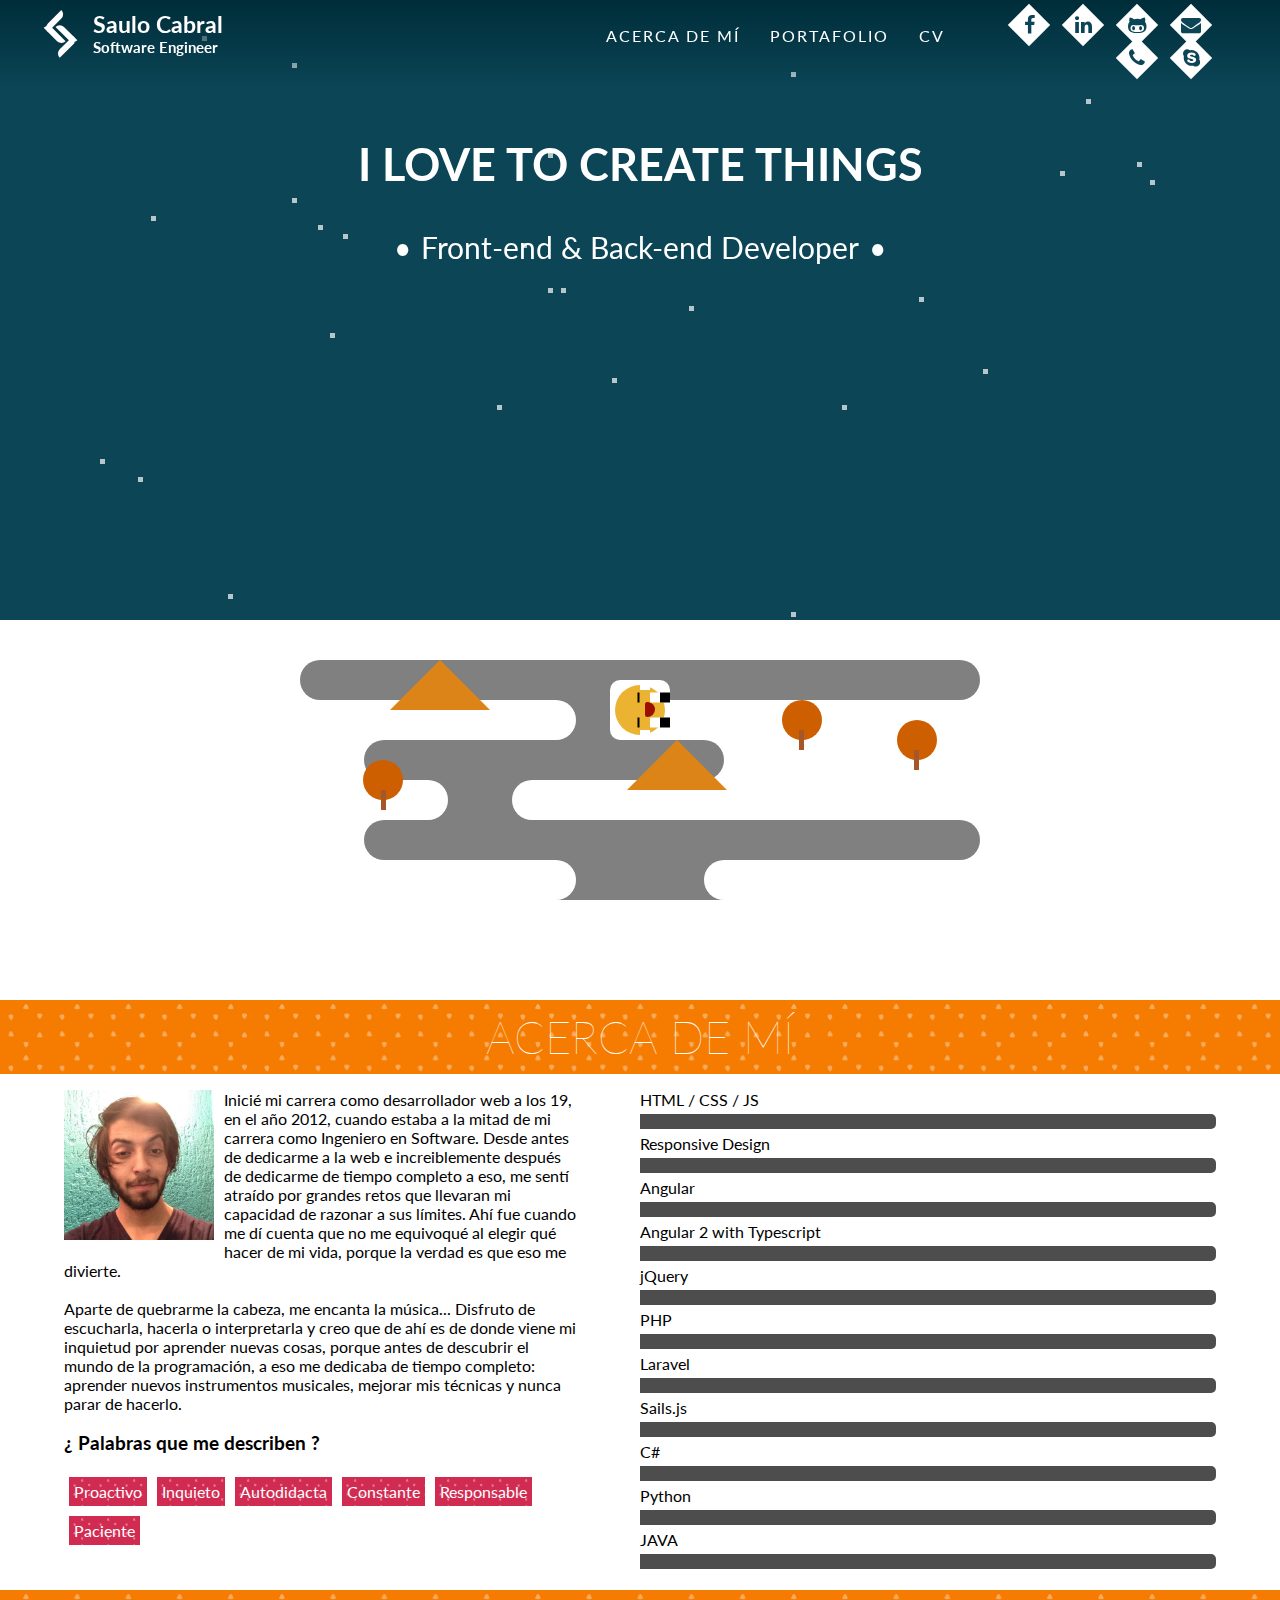
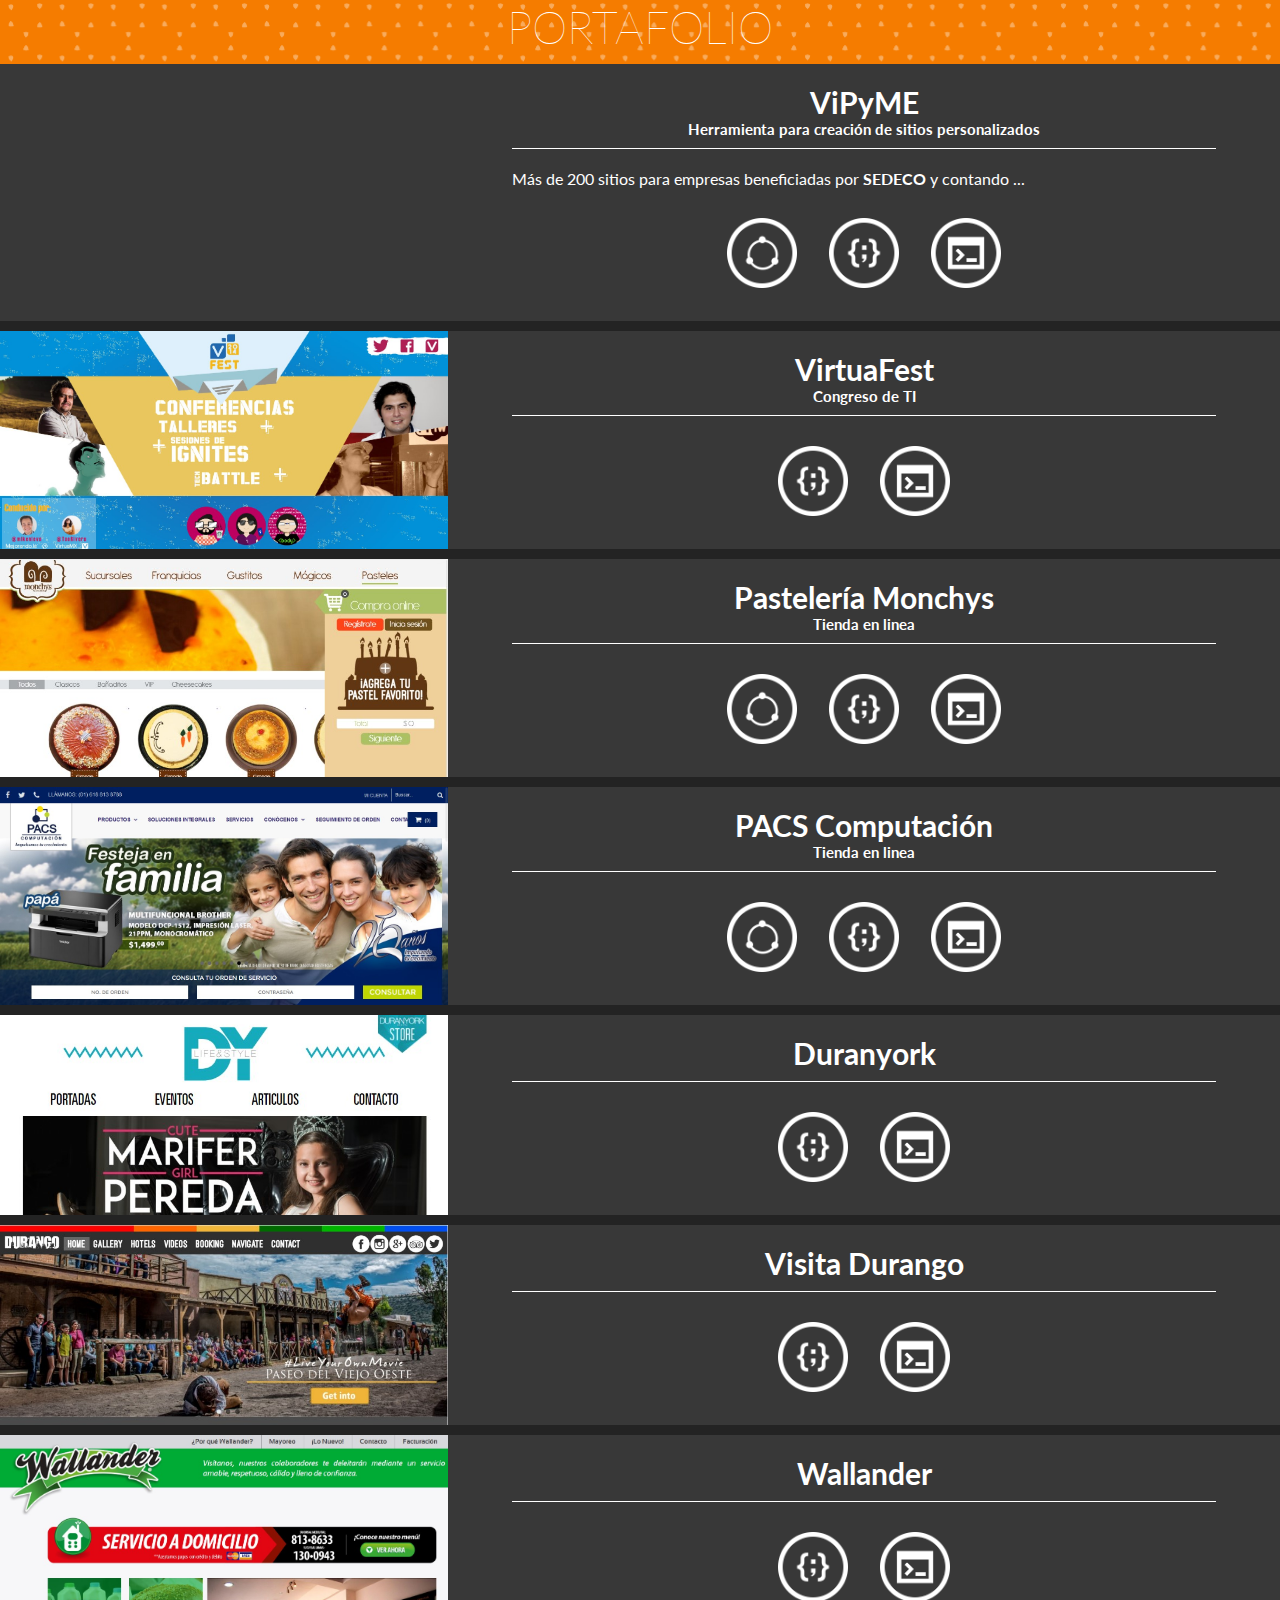
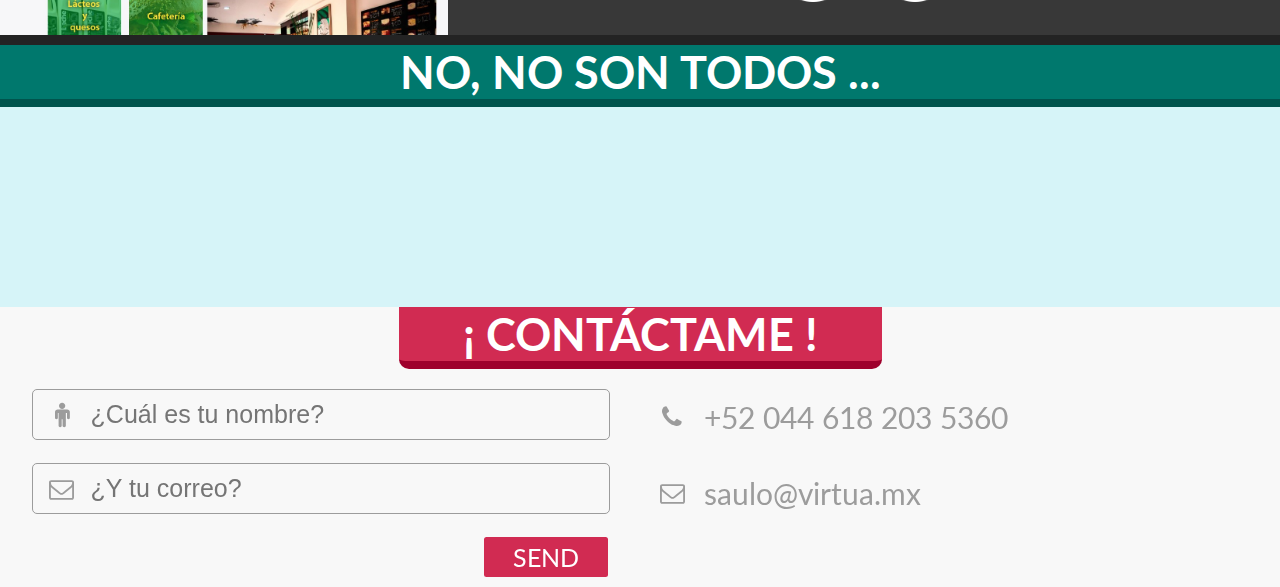
==== commit 8303c172: "correct url for vipyme" ====
--- a/index.html
+++ b/index.html
@@ -66,7 +66,7 @@
 						<i class="fa fa-phone" aria-hidden="true"></i>
 					</figure>
 				</a>
-            	<script type="text/javascript" src="https://www.skypeassets.com/i/scom/js/skype-uri.js"></script>
+            	<script type="text/javascript" src="http://www.skypeassets.com/i/scom/js/skype-uri.js"></script>
                 <a onclick="Skype.tryAnalyzeSkypeUri('call', '0');" href="skype:samianc?chat">
 		            <figure>
 		            	<i class="fa fa-skype" aria-hidden="true"></i>
@@ -206,8 +206,8 @@
 				<div id="fb-root" class=" fb_reset">
 					<div style="position: absolute; top: -10000px; height: 0px; width: 0px;">
 						<div>
-							<iframe name="fb_xdm_frame_http" frameborder="0" allowtransparency="true" allowfullscreen="true" scrolling="no" id="fb_xdm_frame_http" aria-hidden="true" title="Facebook Cross Domain Communication Frame" tabindex="-1" src="https://staticxx.facebook.com/connect/xd_arbiter/r/BbnCpbXY9X8.js?version=42#channel=f269b89a6e746e8&amp;origin=https%3A%2F%2Fsamianc.github.io" style="border: none;"></iframe>
-							<iframe name="fb_xdm_frame_https" frameborder="0" allowtransparency="true" allowfullscreen="true" scrolling="no" id="fb_xdm_frame_https" aria-hidden="true" title="Facebook Cross Domain Communication Frame" tabindex="-1" src="https://staticxx.facebook.com/connect/xd_arbiter/r/BbnCpbXY9X8.js?version=42#channel=f269b89a6e746e8&amp;origin=https%3A%2F%2Fsamianc.github.io" style="border: none;"></iframe>
+							<iframe name="fb_xdm_frame_http" frameborder="0" allowtransparency="true" allowfullscreen="true" scrolling="no" id="fb_xdm_frame_http" aria-hidden="true" title="Facebook Cross Domain Communication Frame" tabindex="-1" src="//staticxx.facebook.com/connect/xd_arbiter/r/BbnCpbXY9X8.js?version=42#channel=f269b89a6e746e8&amp;origin=https%3A%2F%2Fsamianc.github.io" style="border: none;"></iframe>
+							<iframe name="fb_xdm_frame_https" frameborder="0" allowtransparency="true" allowfullscreen="true" scrolling="no" id="fb_xdm_frame_https" aria-hidden="true" title="Facebook Cross Domain Communication Frame" tabindex="-1" src="//staticxx.facebook.com/connect/xd_arbiter/r/BbnCpbXY9X8.js?version=42#channel=f269b89a6e746e8&amp;origin=https%3A%2F%2Fsamianc.github.io" style="border: none;"></iframe>
 						</div>
 					</div>
 					<div style="position: absolute; top: -10000px; height: 0px; width: 0px;">
@@ -217,16 +217,16 @@
 				<script>(function(d, s, id) {var js, fjs = d.getElementsByTagName(s)[0]; if (d.getElementById(id)) return; js = d.createElement(s); js.id = id; js.src = "//connect.facebook.net/en_US/sdk.js#xfbml=1&version=v2.6"; fjs.parentNode.insertBefore(js, fjs); }(document, 'script', 'facebook-jssdk'));</script>
 				<div class="fb-video fb_iframe_widget fb_iframe_widget_fluid_desktop" data-href="https://www.facebook.com/401669240040577/videos/414504095423758/" data-width="524" data-show-text="false" fb-xfbml-state="rendered" fb-iframe-plugin-query="app_id=&amp;container_width=503&amp;href=https%3A%2F%2Fwww.facebook.com%2F401669240040577%2Fvideos%2F414504095423758%2F&amp;locale=en_US&amp;sdk=joey&amp;show_text=false&amp;width=524">
 					<span style="vertical-align: bottom; width: 524px; height: 243px;">
-						<iframe name="f3885ec62af8694" width="524px" height="1000px" frameborder="0" allowtransparency="true" allowfullscreen="true" scrolling="no" title="fb:video Facebook Social Plugin" src="https://www.facebook.com/v2.6/plugins/video.php?app_id=&amp;channel=http%3A%2F%2Fstaticxx.facebook.com%2Fconnect%2Fxd_arbiter%2Fr%2FBbnCpbXY9X8.js%3Fversion%3D42%23cb%3Df243c0bfc10f4c4%26domain%3Dsamianc.github.io%26origin%3Dhttp%253A%252F%252Fsamianc.github.io%252Ff269b89a6e746e8%26relation%3Dparent.parent&amp;container_width=503&amp;href=https%3A%2F%2Fwww.facebook.com%2F401669240040577%2Fvideos%2F414504095423758%2F&amp;locale=en_US&amp;sdk=joey&amp;show_text=false&amp;width=524" style="border: none; visibility: visible; width: 524px; height: 243px;" class=""></iframe>
+						<iframe name="f3885ec62af8694" width="524px" height="1000px" frameborder="0" allowtransparency="true" allowfullscreen="true" scrolling="no" title="fb:video Facebook Social Plugin" src="//www.facebook.com/v2.6/plugins/video.php?app_id=&amp;channel=http%3A%2F%2Fstaticxx.facebook.com%2Fconnect%2Fxd_arbiter%2Fr%2FBbnCpbXY9X8.js%3Fversion%3D42%23cb%3Df243c0bfc10f4c4%26domain%3Dsamianc.github.io%26origin%3Dhttp%253A%252F%252Fsamianc.github.io%252Ff269b89a6e746e8%26relation%3Dparent.parent&amp;container_width=503&amp;href=https%3A%2F%2Fwww.facebook.com%2F401669240040577%2Fvideos%2F414504095423758%2F&amp;locale=en_US&amp;sdk=joey&amp;show_text=false&amp;width=524" style="border: none; visibility: visible; width: 524px; height: 243px;" class=""></iframe>
 					</span>
 				</div>
 			</div>
 			<article>
-				<a href="http://slist.vir.mx" target="blank">
+				<a href="http://list.vir.mx" target="blank">
 					<h4>ViPyME</h4>
 				</a>
 				<h5>Herramienta para creación de sitios personalizados</h5>
-				<p>Más de <a href="http://slist.vir.mx" target="blank">200</a> sitios para empresas beneficiadas por <b>SEDECO</b> y contando ...</p>
+				<p>Más de <a href="http://list.vir.mx" target="blank">200</a> sitios para empresas beneficiadas por <b>SEDECO</b> y contando ...</p>
 				<div id="roles">
 					<img src="imge/ico-agile.png" alt="Team Leader" title="Team Leader">
 					<img src="imge/ico-front.png" alt="Front-end" title="Front-end">
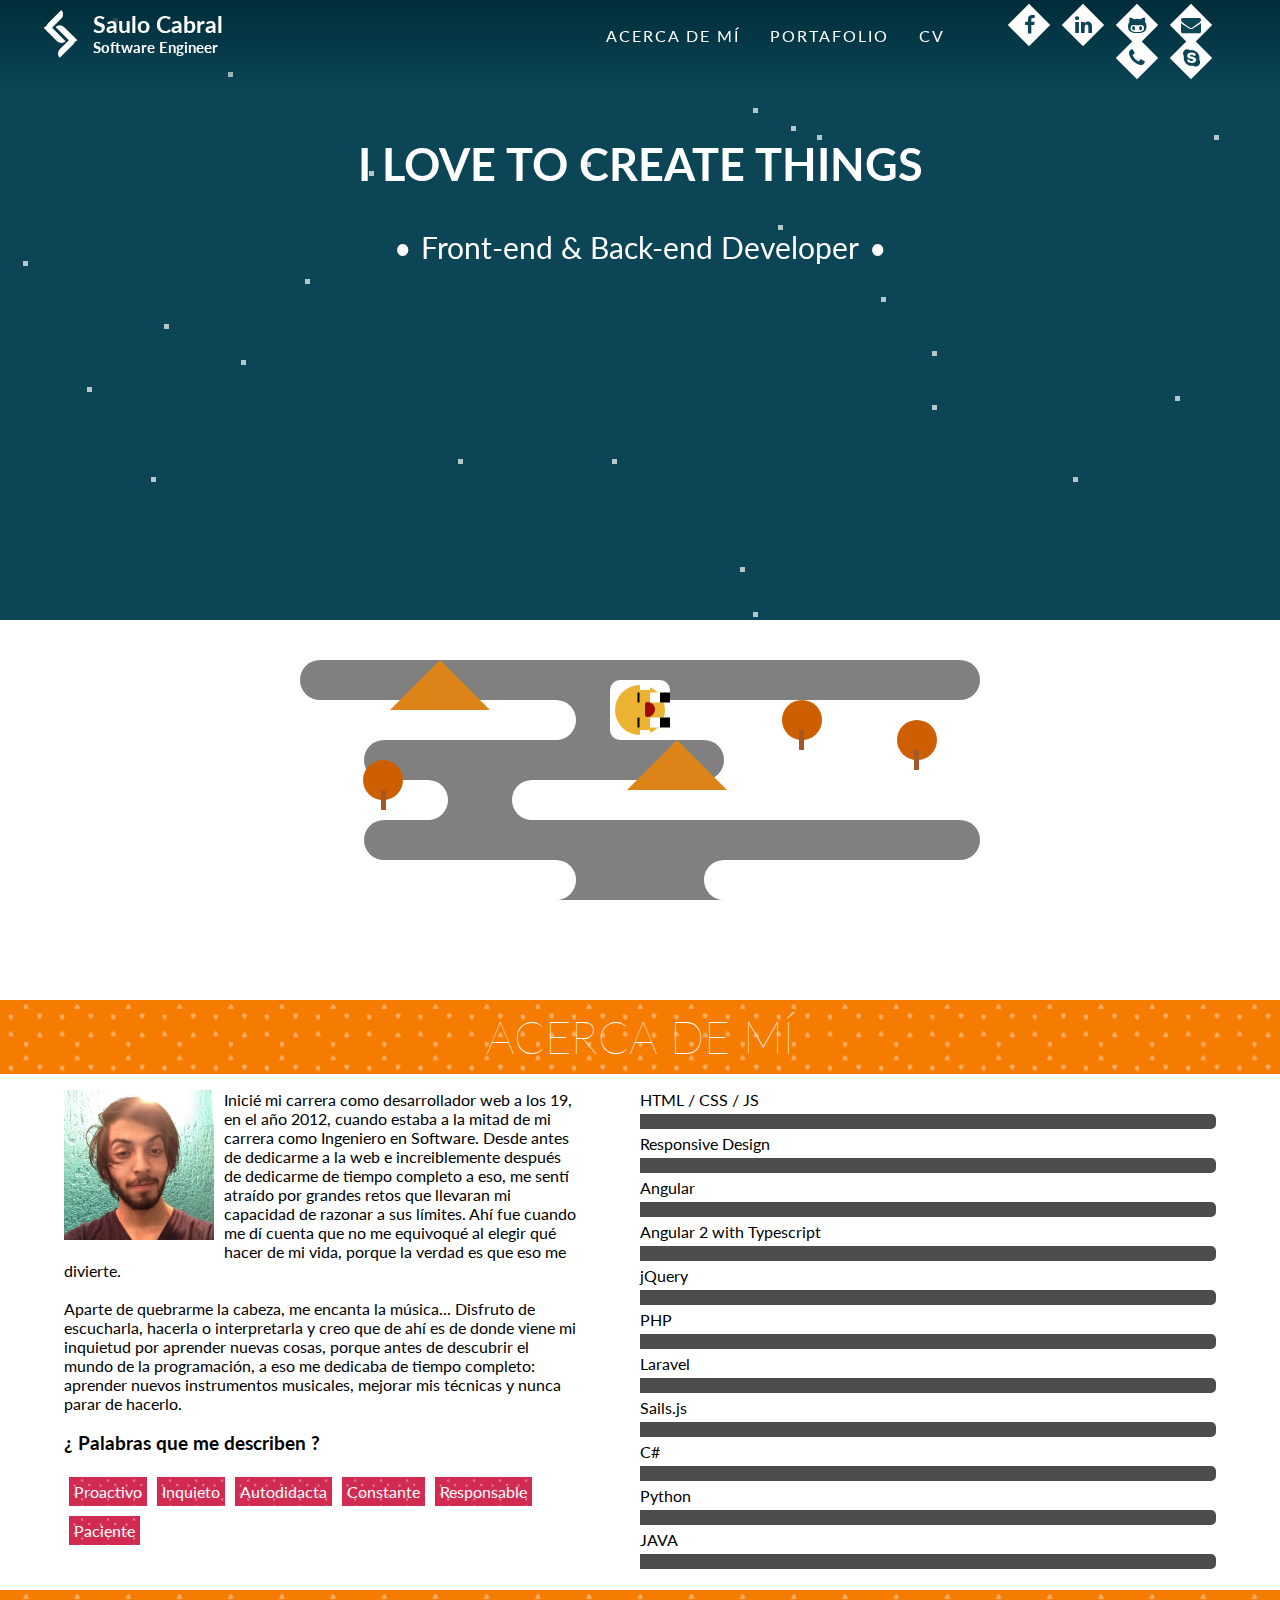
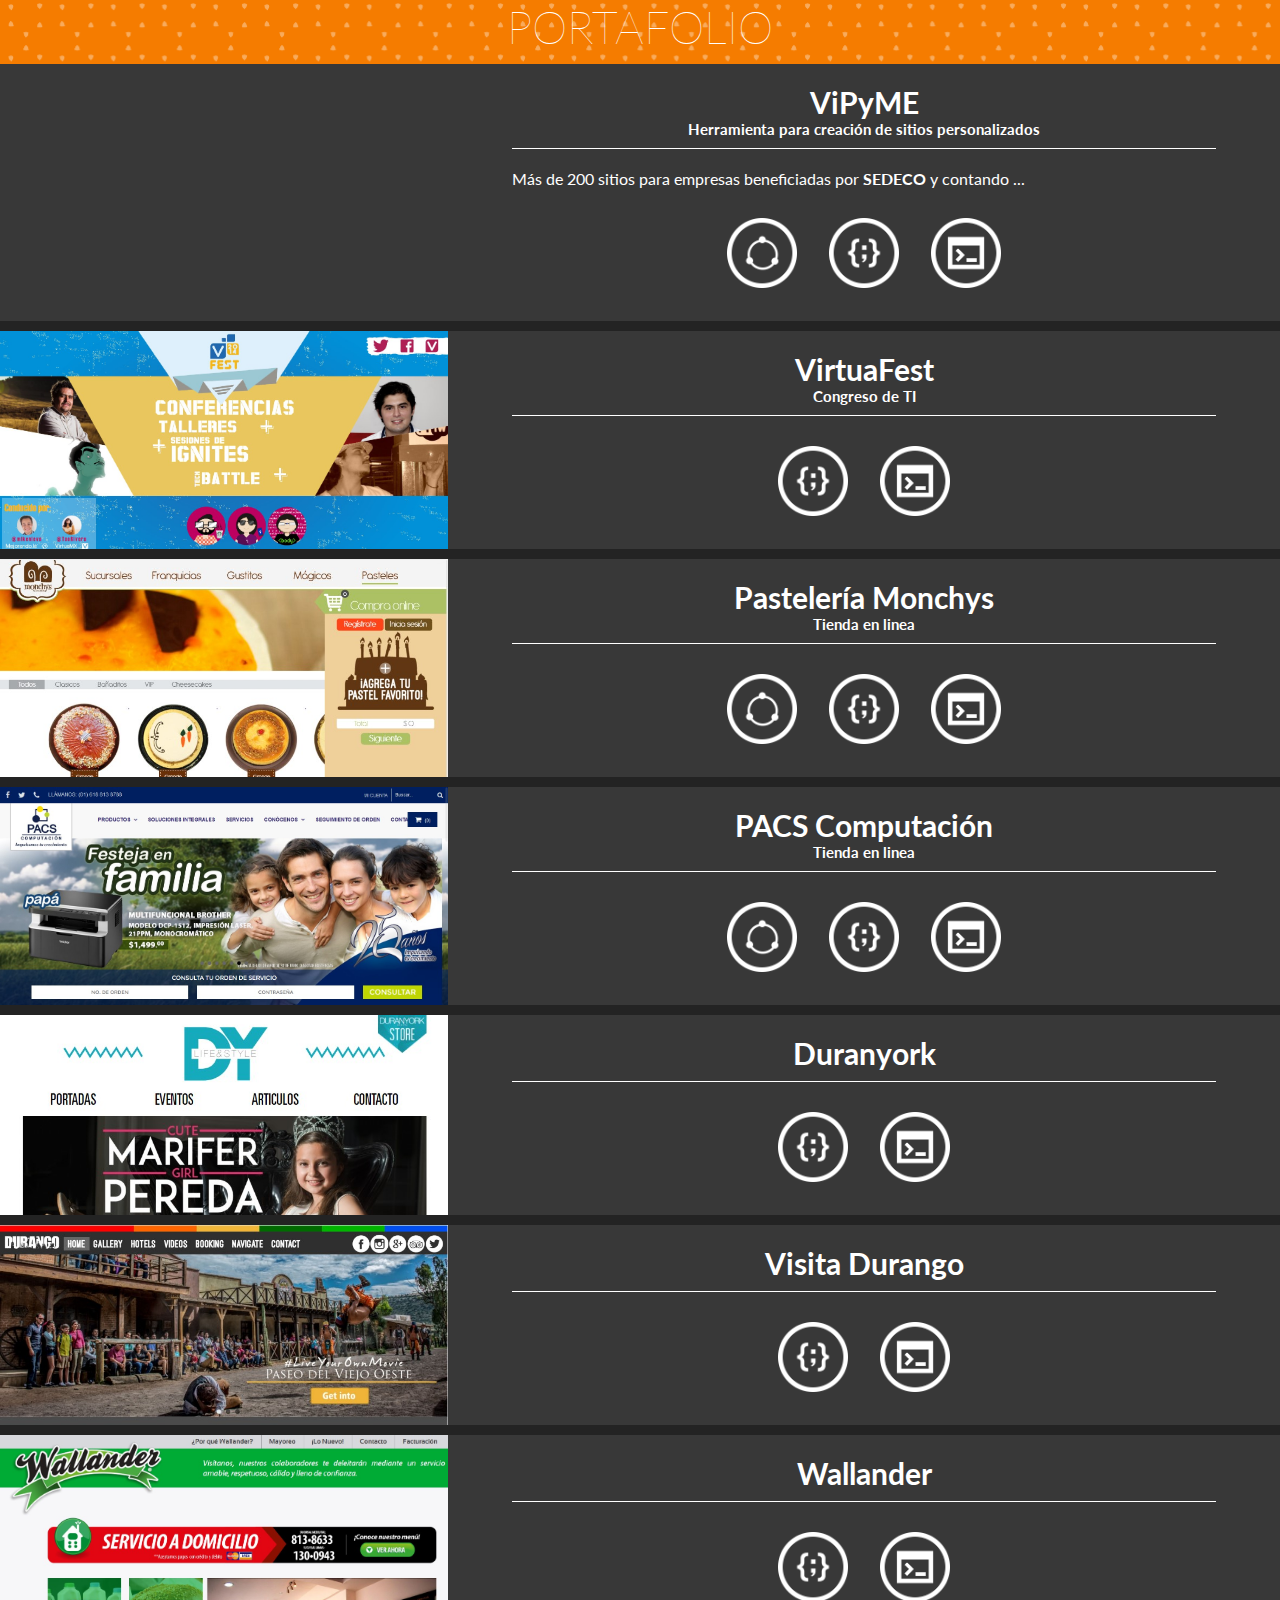
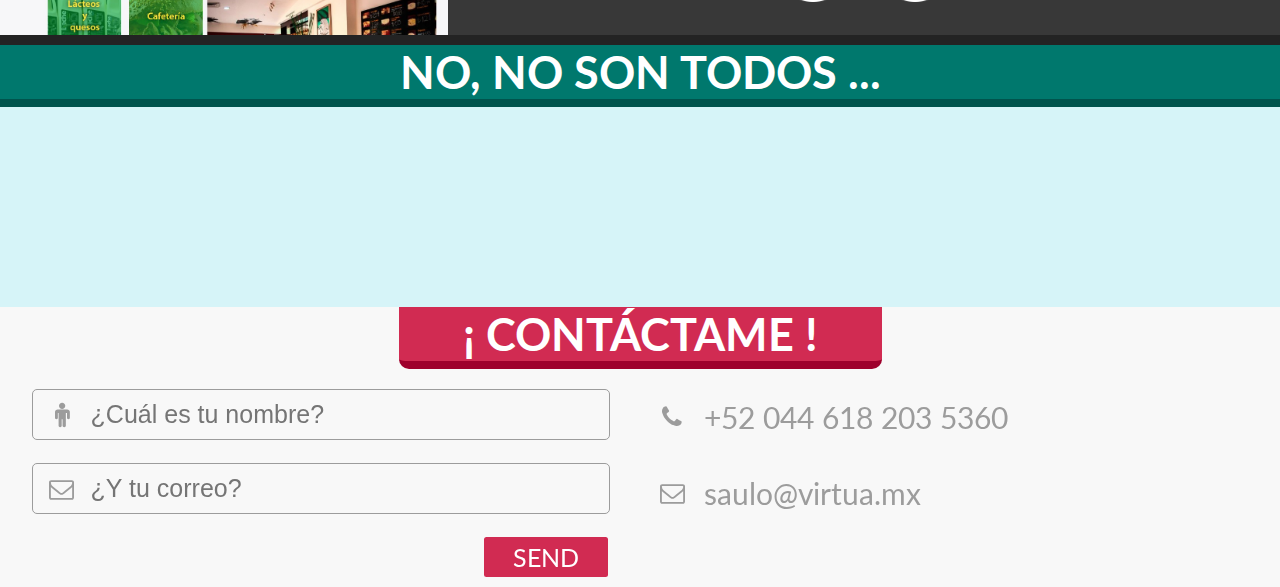
==== commit 71f29b84: "fix url on mail url script" ====
--- a/index.html
+++ b/index.html
@@ -66,7 +66,7 @@
 						<i class="fa fa-phone" aria-hidden="true"></i>
 					</figure>
 				</a>
-            	<script type="text/javascript" src="http://www.skypeassets.com/i/scom/js/skype-uri.js"></script>
+            	<script type="text/javascript" src="//www.skypeassets.com/i/scom/js/skype-uri.js"></script>
                 <a onclick="Skype.tryAnalyzeSkypeUri('call', '0');" href="skype:samianc?chat">
 		            <figure>
 		            	<i class="fa fa-skype" aria-hidden="true"></i>
@@ -362,7 +362,7 @@
 		<article class="limit-width">
 			<h2 class="title">¡ CONTÁCTAME !</h2>
 			<article class="col">
-				<form action="http://ssaulo.vir.mx/mail.php" method="POST">
+				<form action="http://saulo.vir.mx/mail.php" method="POST">
 					<div class="name">
 						<input type="text" name="name" placeholder="¿Cuál es tu nombre?">
 					</div>
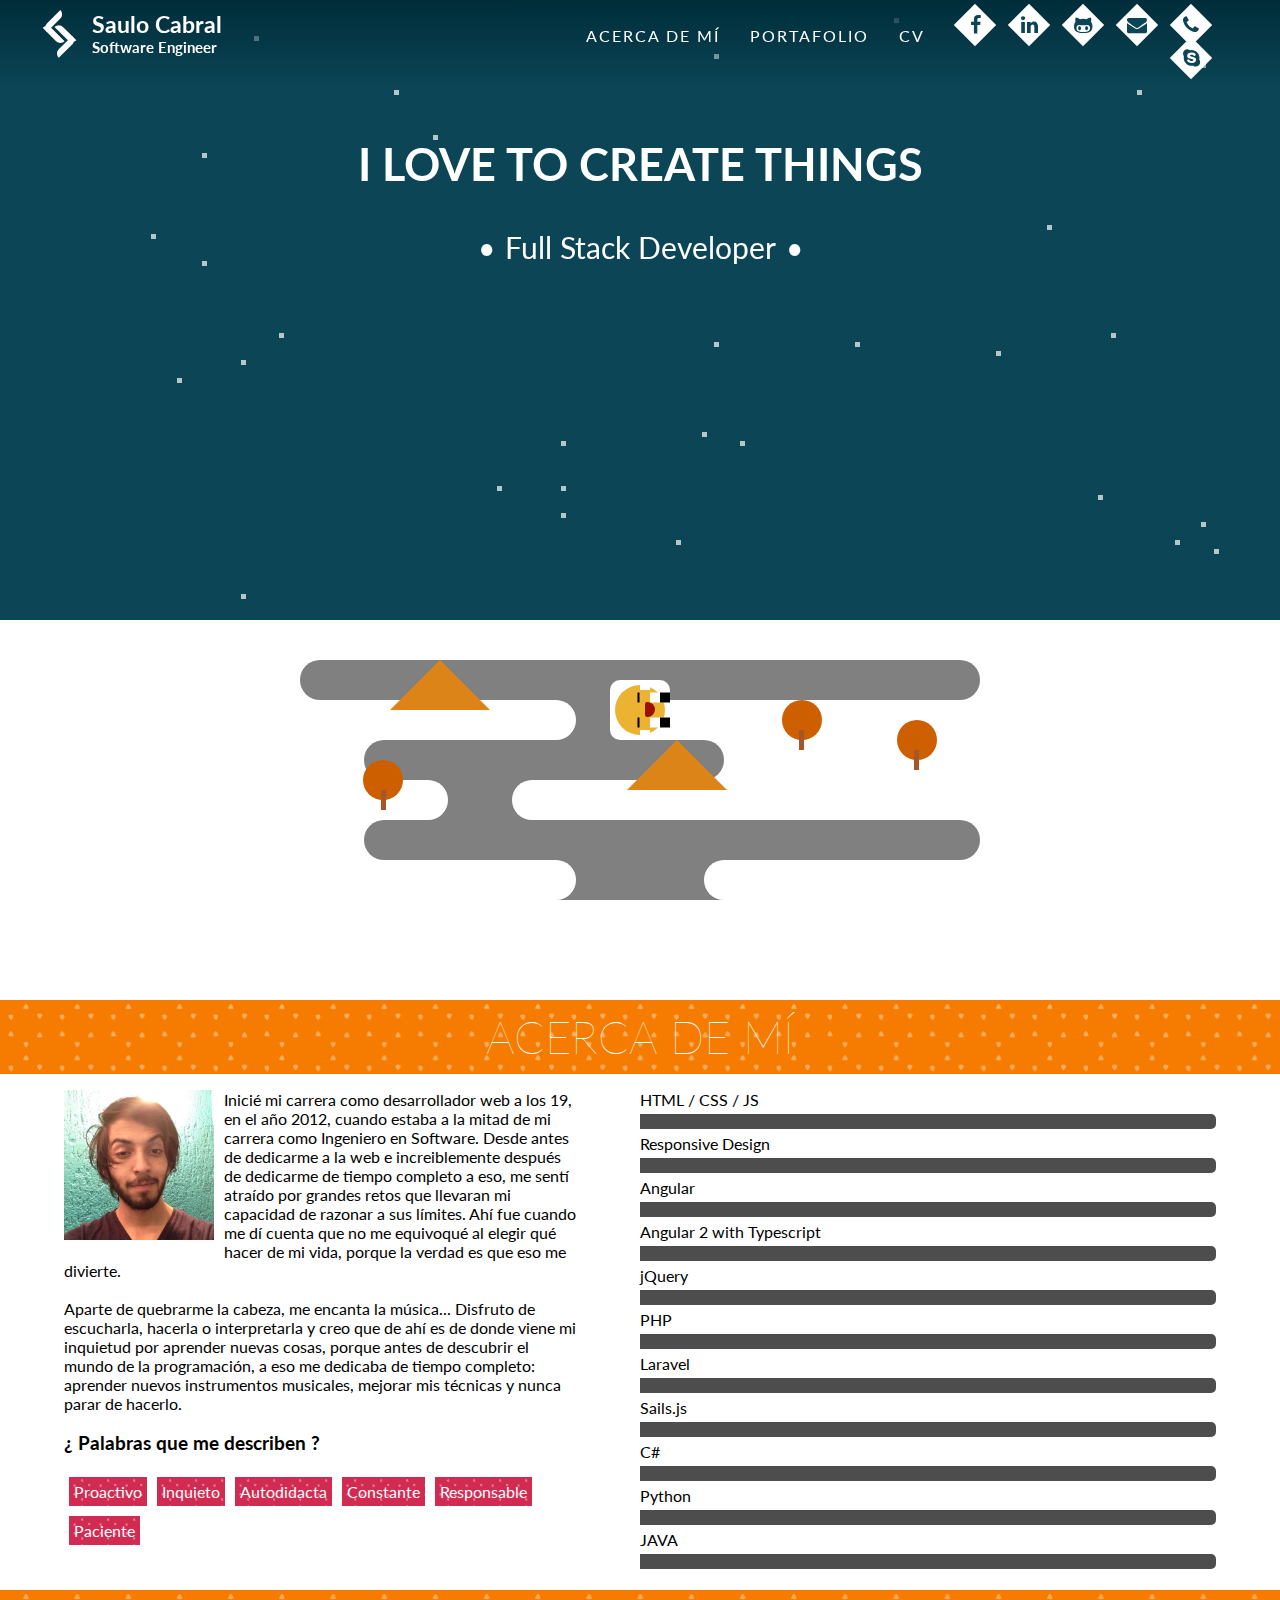
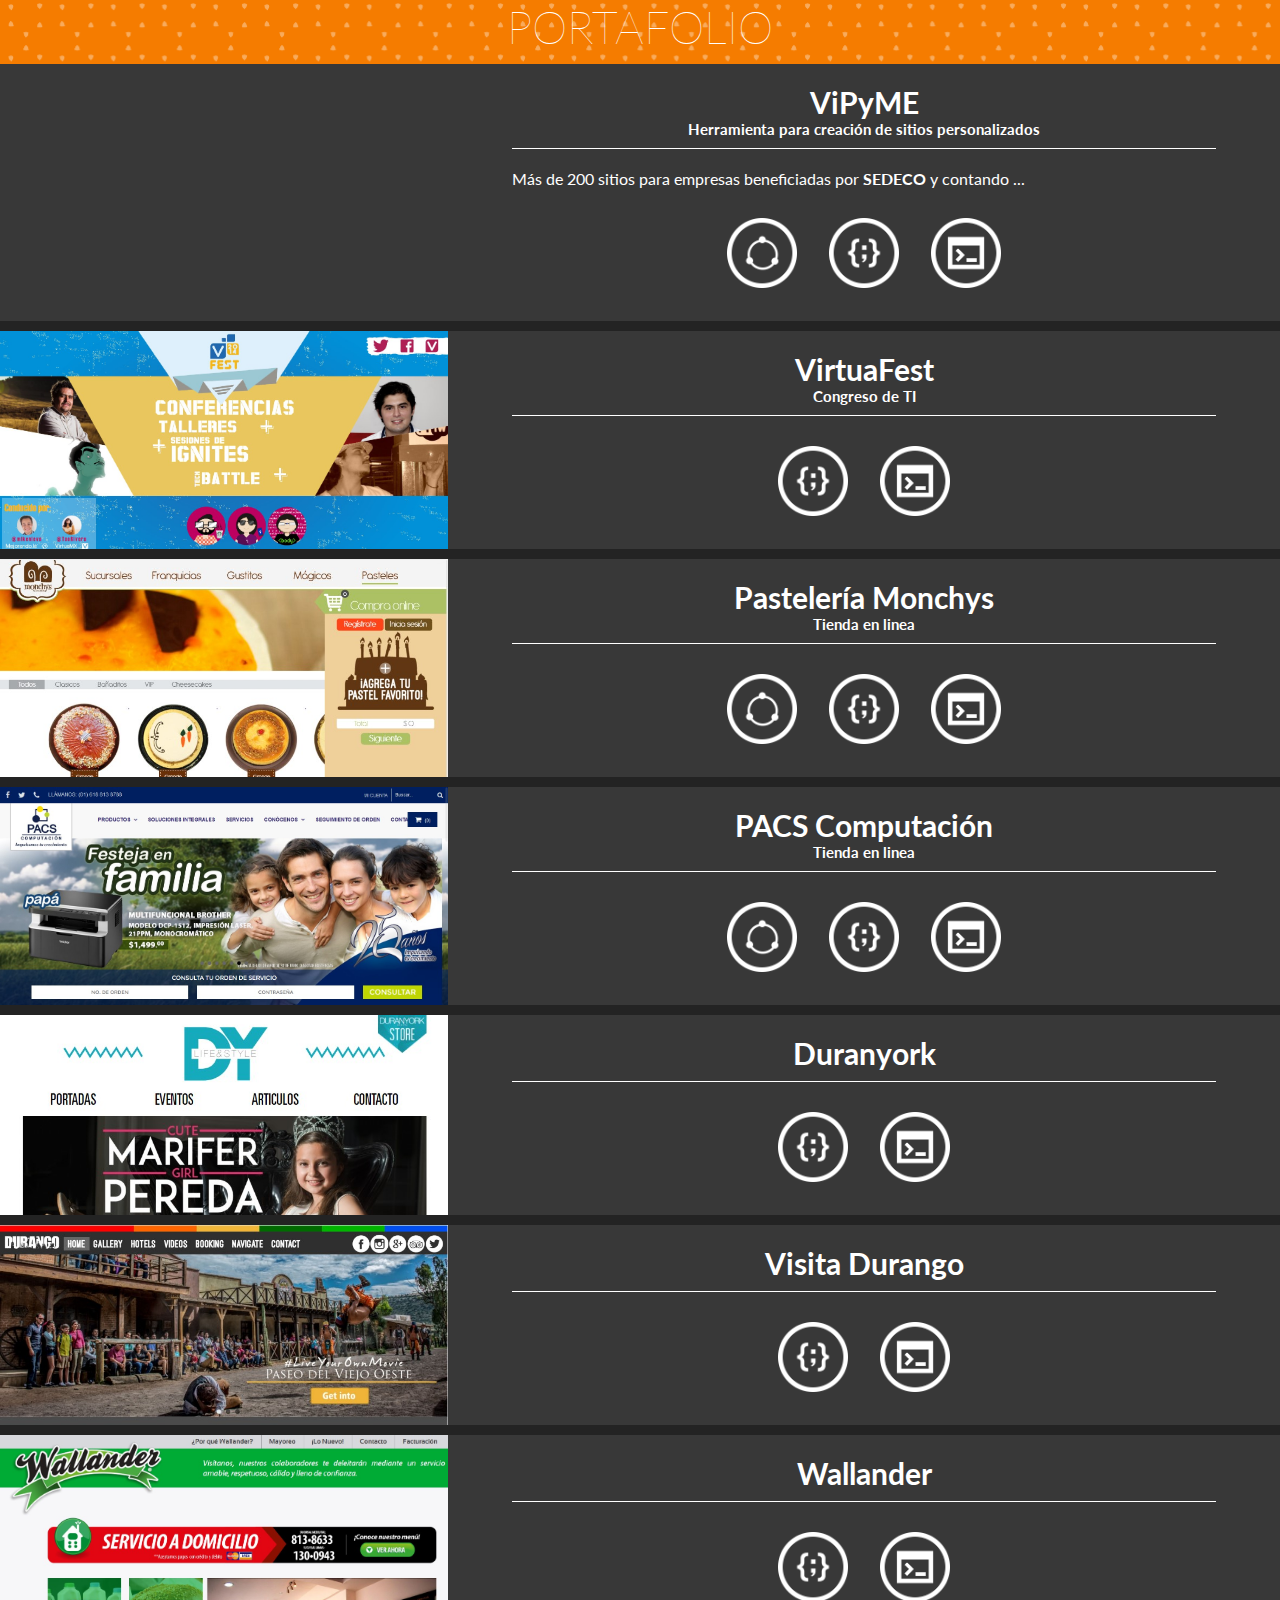
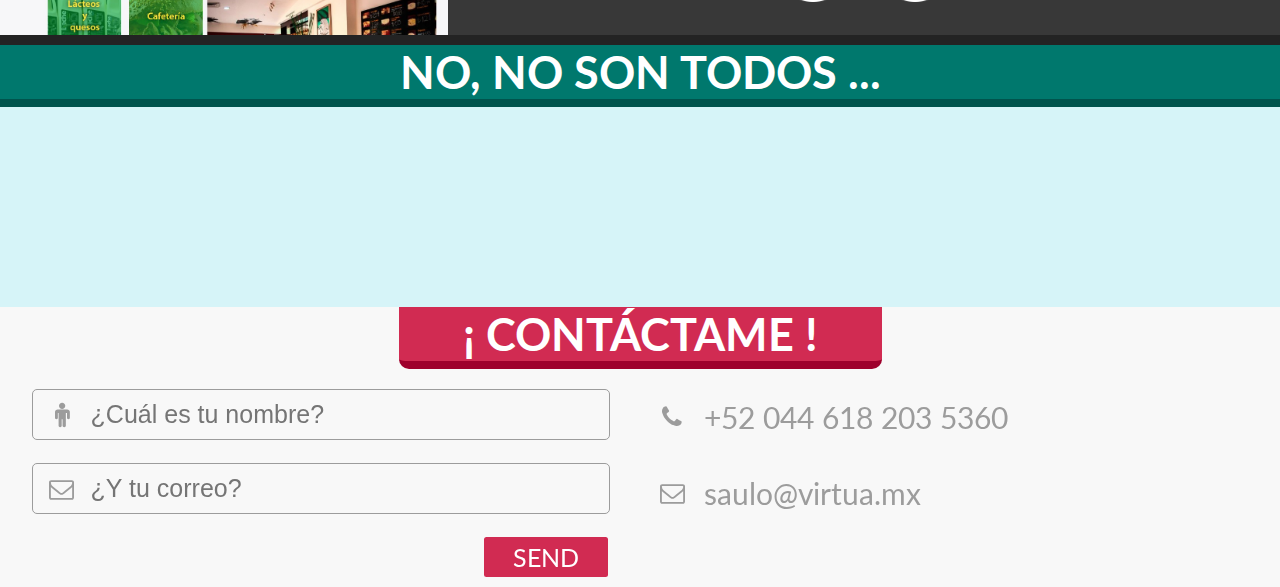
==== commit 0f990e54: "change title" ====
--- a/index.html
+++ b/index.html
@@ -135,7 +135,7 @@
 	<section id="main-view" class="limit-width">
 		<div class="transition s1">
 			<h2>I LOVE TO CREATE THINGS</h2>
-			<label>Front-end & Back-end Developer</label>
+			<label>Full Stack Developer</label>
 		</div>
 	</section>
 	<section id="about" in="scoreIn" out="scoreOut" class="cols-2 limit-width">
--- a/style.css
+++ b/style.css
@@ -297,7 +297,7 @@
     display: table-cell;
     vertical-align: middle;
     padding-right: 5%;
-    width: 320px;
+    width: 340px;
 }
 #icons figure{
     margin: 0 10px;
@@ -1536,6 +1536,11 @@
     -o-transform: translateY(0px);
   }
 }
+@media(max-width: 970px) {
+    #icons{
+        width: 320px;
+    }
+}
 @media(max-width: 940px){
     #icons:not(.ignore-r){
         width: 320px;
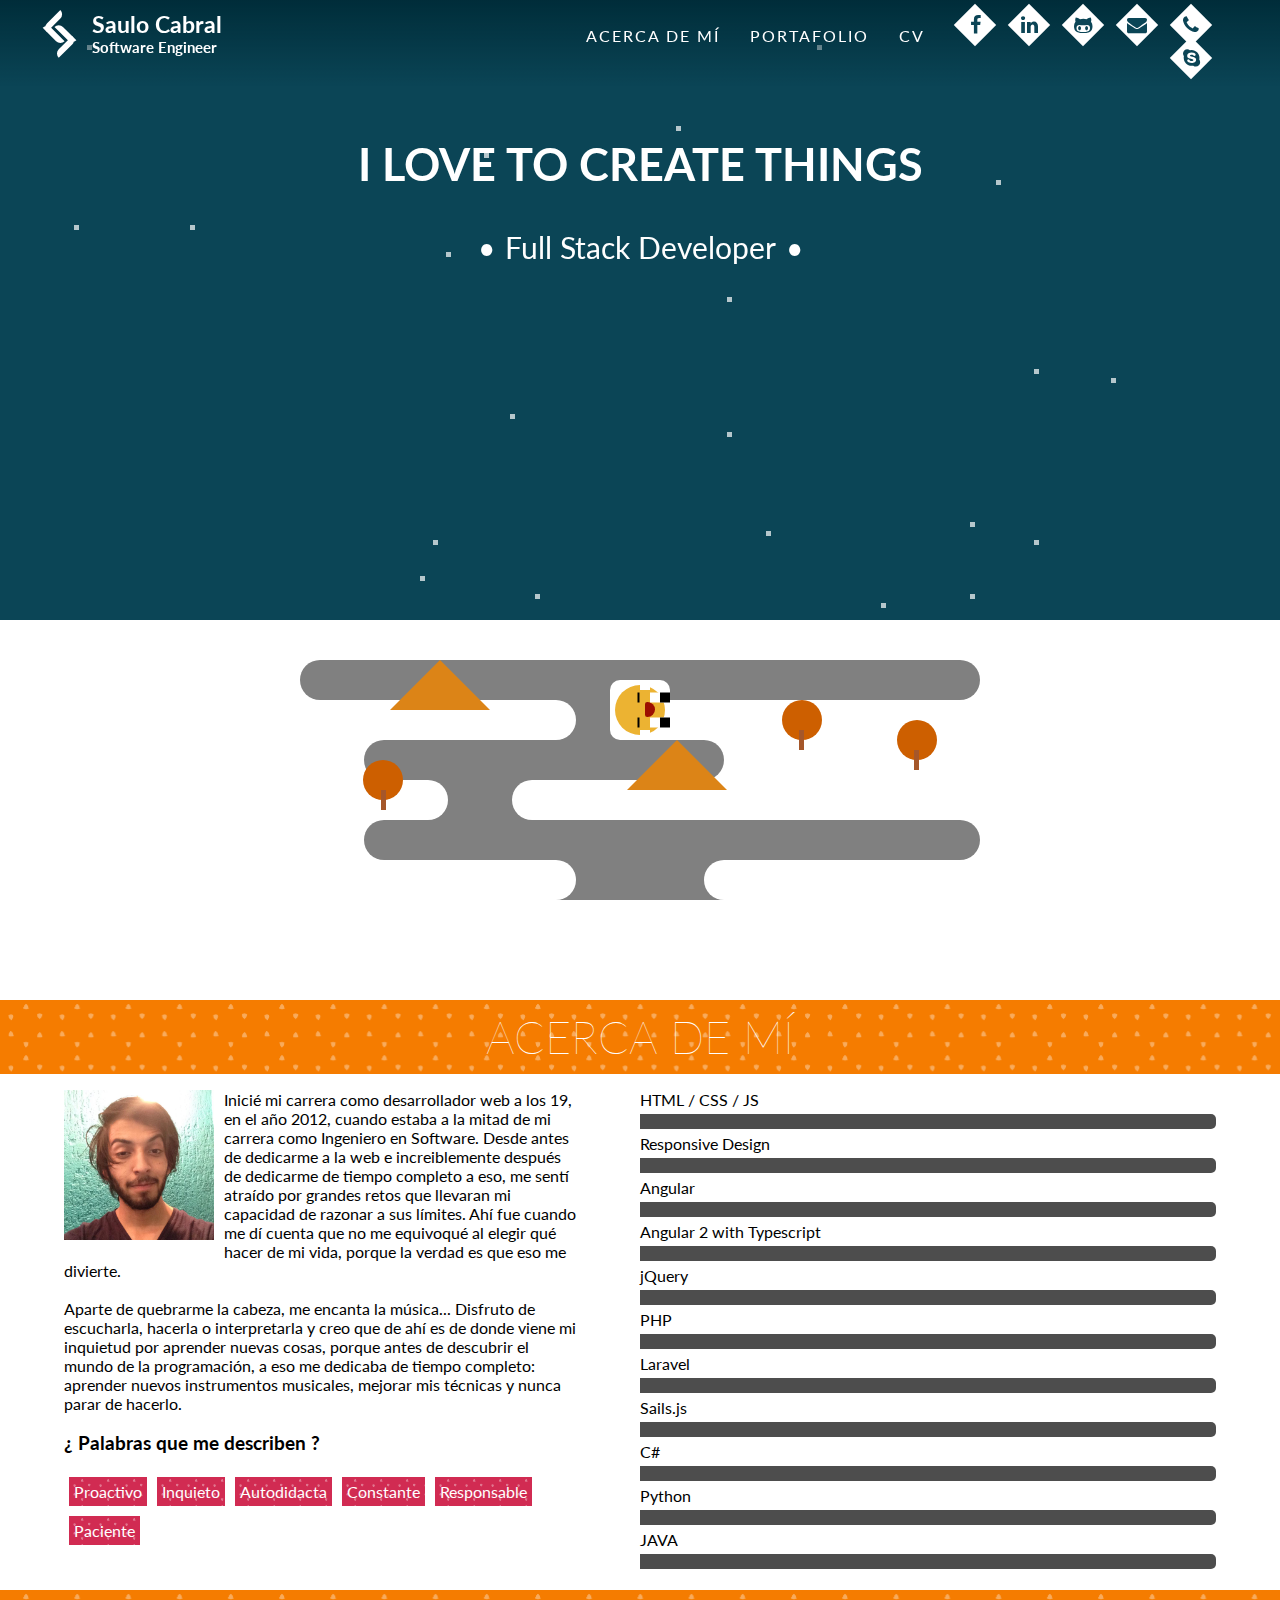
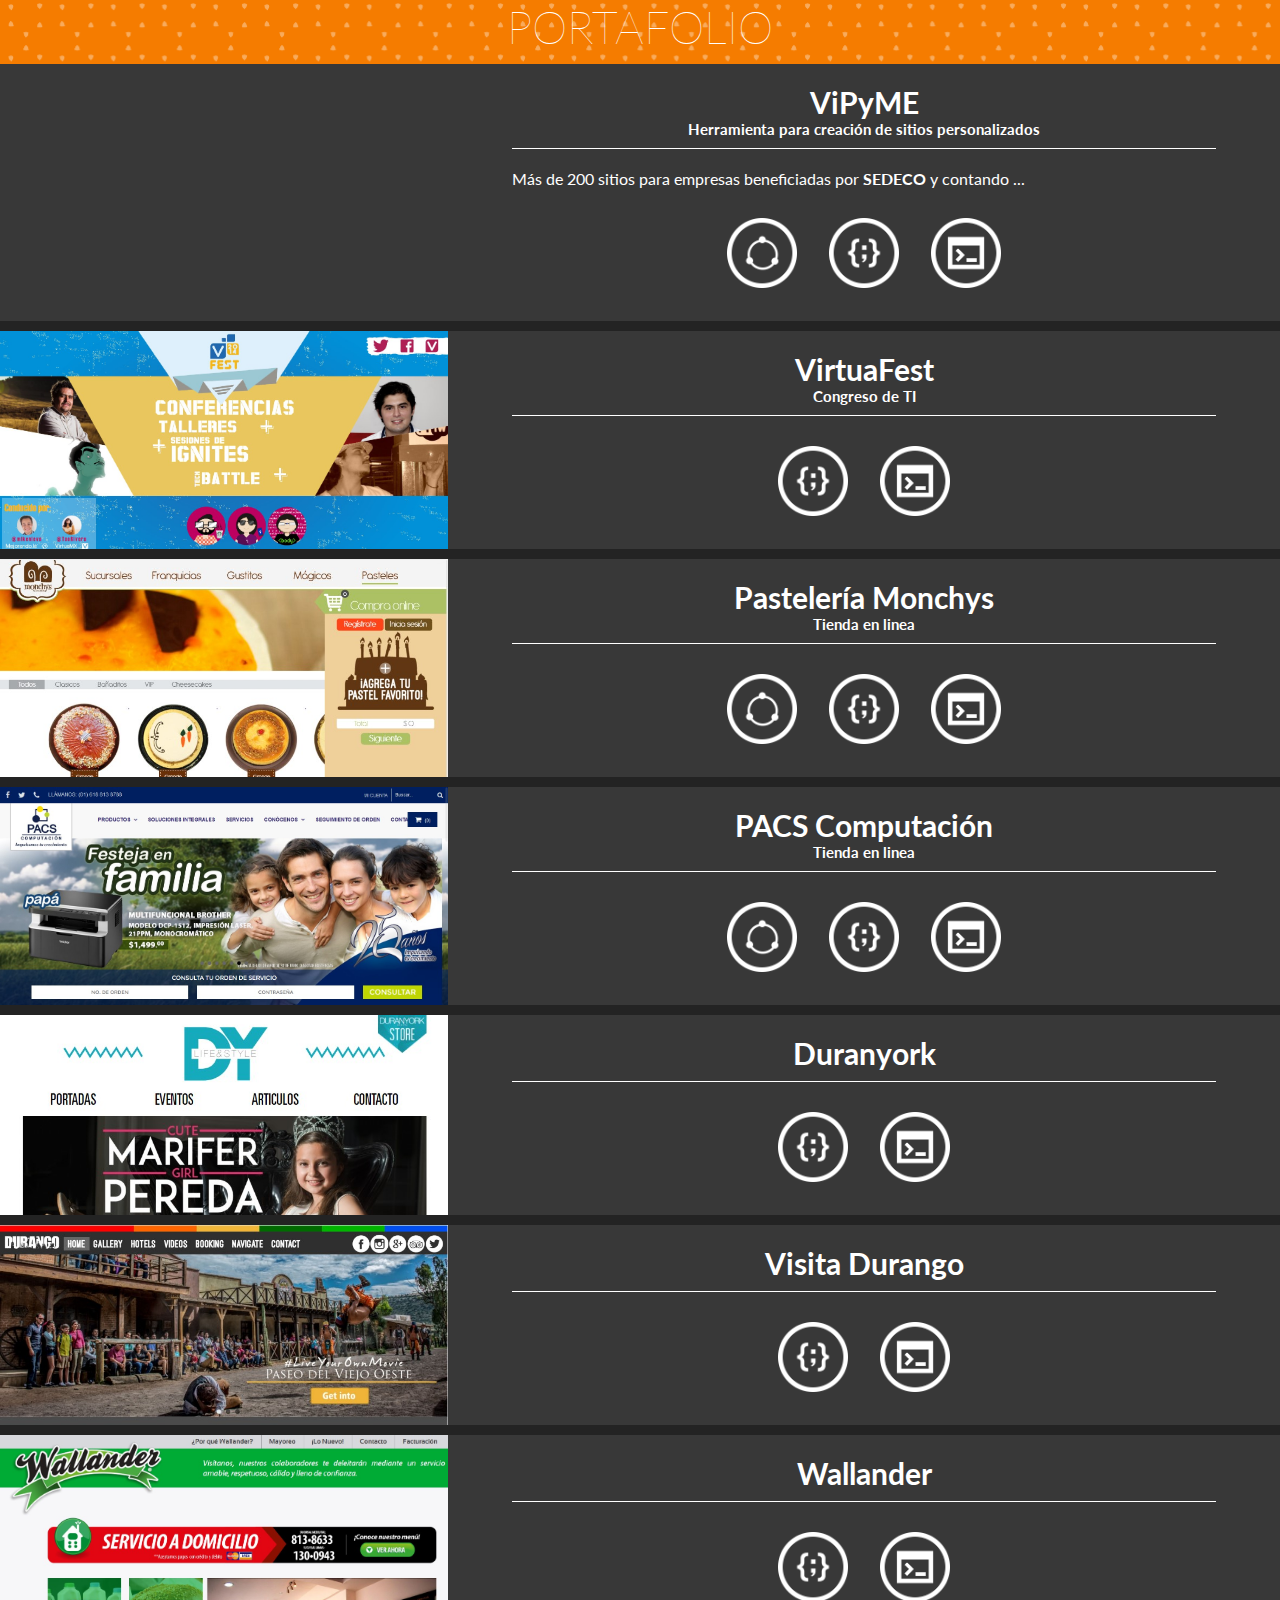
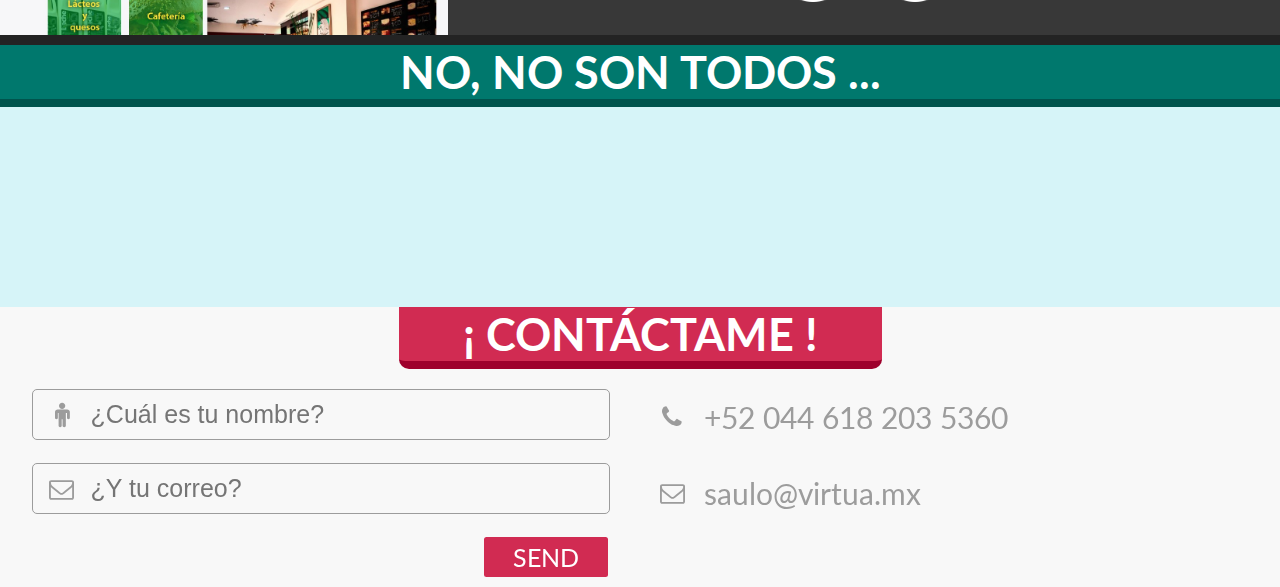
==== commit ad2a07d3: "fix al urls" ====
--- a/index.html
+++ b/index.html
@@ -10,8 +10,8 @@
 	<meta name="og:site_name" content="Portafolio | Saulo Cabral">
 	<meta name="og:title" content="Portafolio | Saulo Cabral">
 	<meta name="og:description" content="">
-	<meta name="og:image" content="http://ssaulo.vir.mx/preview.jpg">
-	<meta name="og:url" content="http://ssaulo.vir.mx">
+	<meta name="og:image" content="http://saulo.vir.mx/preview.jpg">
+	<meta name="og:url" content="http://saulo.vir.mx">
     <link rel="shortcut icon" href="fav.ico">
 	<link rel="stylesheet" type="text/css" href="style.css">
 	<link rel="stylesheet" href="https://maxcdn.bootstrapcdn.com/font-awesome/4.6.1/css/font-awesome.min.css">
@@ -41,7 +41,7 @@
 				<li><a target="blank" href="SauloCabral_CV.pdf">CV</a></li>
 			</ul>
 			<div id="icons">
-				<a href="http://sm.me/saulodamian" target="_blank">
+				<a href="http://m.me/saulodamian" target="_blank">
 					<figure>
 						<i class="fa fa-facebook" aria-hidden="true"></i>
 					</figure>
@@ -236,12 +236,12 @@
 		</div>
 		<div>
 			<div class="img">
-				<a href="http://svirtua.com.mx/fest2014/" target="blank">
+				<a href="http://virtua.com.mx/fest2014/" target="blank">
 					<img src="imge/projects/vf2014.jpg">
 				</a>
 			</div>
 			<article>
-				<a href="http://svirtua.com.mx/fest2014/" target="blank">
+				<a href="http://virtua.com.mx/fest2014/" target="blank">
 					<h4>VirtuaFest</h4>
 				</a>
 				<h5>Congreso de TI</h5>
@@ -253,12 +253,12 @@
 		</div>
 		<div>
 			<div class="img">
-				<a href="http://smonchys.com/" target="blank">
+				<a href="http://monchys.com/" target="blank">
 					<img src="imge/projects/m.jpg">
 				</a>
 			</div>
 			<article>
-				<a href="http://smonchys.com/" target="blank">
+				<a href="http://monchys.com/" target="blank">
 					<h4>Pastelería Monchys</h4>
 				</a>
 				<h5>Tienda en linea</h5>
@@ -271,12 +271,12 @@
 		</div>
 		<div>
 			<div class="img">
-				<a href="http://spacs.com.mx" target="blank">
+				<a href="http://pacs.com.mx" target="blank">
 					<img src="imge/projects/p.jpg">
 				</a>
 			</div>
 		<article>
-			<a href="http://spacs.com.mx" target="blank">
+			<a href="http://pacs.com.mx" target="blank">
 				<h4>PACS Computación</h4>
 			</a>
 			<h5>Tienda en linea</h5>
@@ -289,12 +289,12 @@
 	</div>
 		<div>
 			<div class="img">
-				<a href="http://sduranyork.mx/" target="blank">
+				<a href="http://duranyork.mx/" target="blank">
 					<img src="imge/projects/dy.jpg">
 				</a>
 			</div>
 			<article>
-				<a href="http://sduranyork.mx/" target="blank">
+				<a href="http://duranyork.mx/" target="blank">
 					<h4>Duranyork</h4>
 				</a>
 				<h5></h5>
@@ -306,12 +306,12 @@
 		</div>
 		<div>
 			<div class="img">
-				<a href="http://svirtua.com.mx/visitdurango.mx/" target="blank">
+				<a href="http://virtua.com.mx/visitdurango.mx/" target="blank">
 					<img src="imge/projects/vd.jpg">
 				</a>
 			</div>
 			<article>
-				<a href="http://svirtua.com.mx/visitdurango.mx/" target="blank">
+				<a href="http://virtua.com.mx/visitdurango.mx/" target="blank">
 					<h4>Visita Durango</h4>
 				</a>
 				<h5></h5>
@@ -323,12 +323,12 @@
 		</div>
 		<div>
 			<div class="img">
-				<a href="http://swallander.com.mx" target="blank">
+				<a href="http://wallander.com.mx" target="blank">
 					<img src="imge/projects/w.jpg">
 				</a>
 			</div>
 			<article>
-				<a href="http://swallander.com.mx" target="blank">
+				<a href="http://wallander.com.mx" target="blank">
 					<h4>Wallander</h4>
 				</a>
 				<h5></h5>
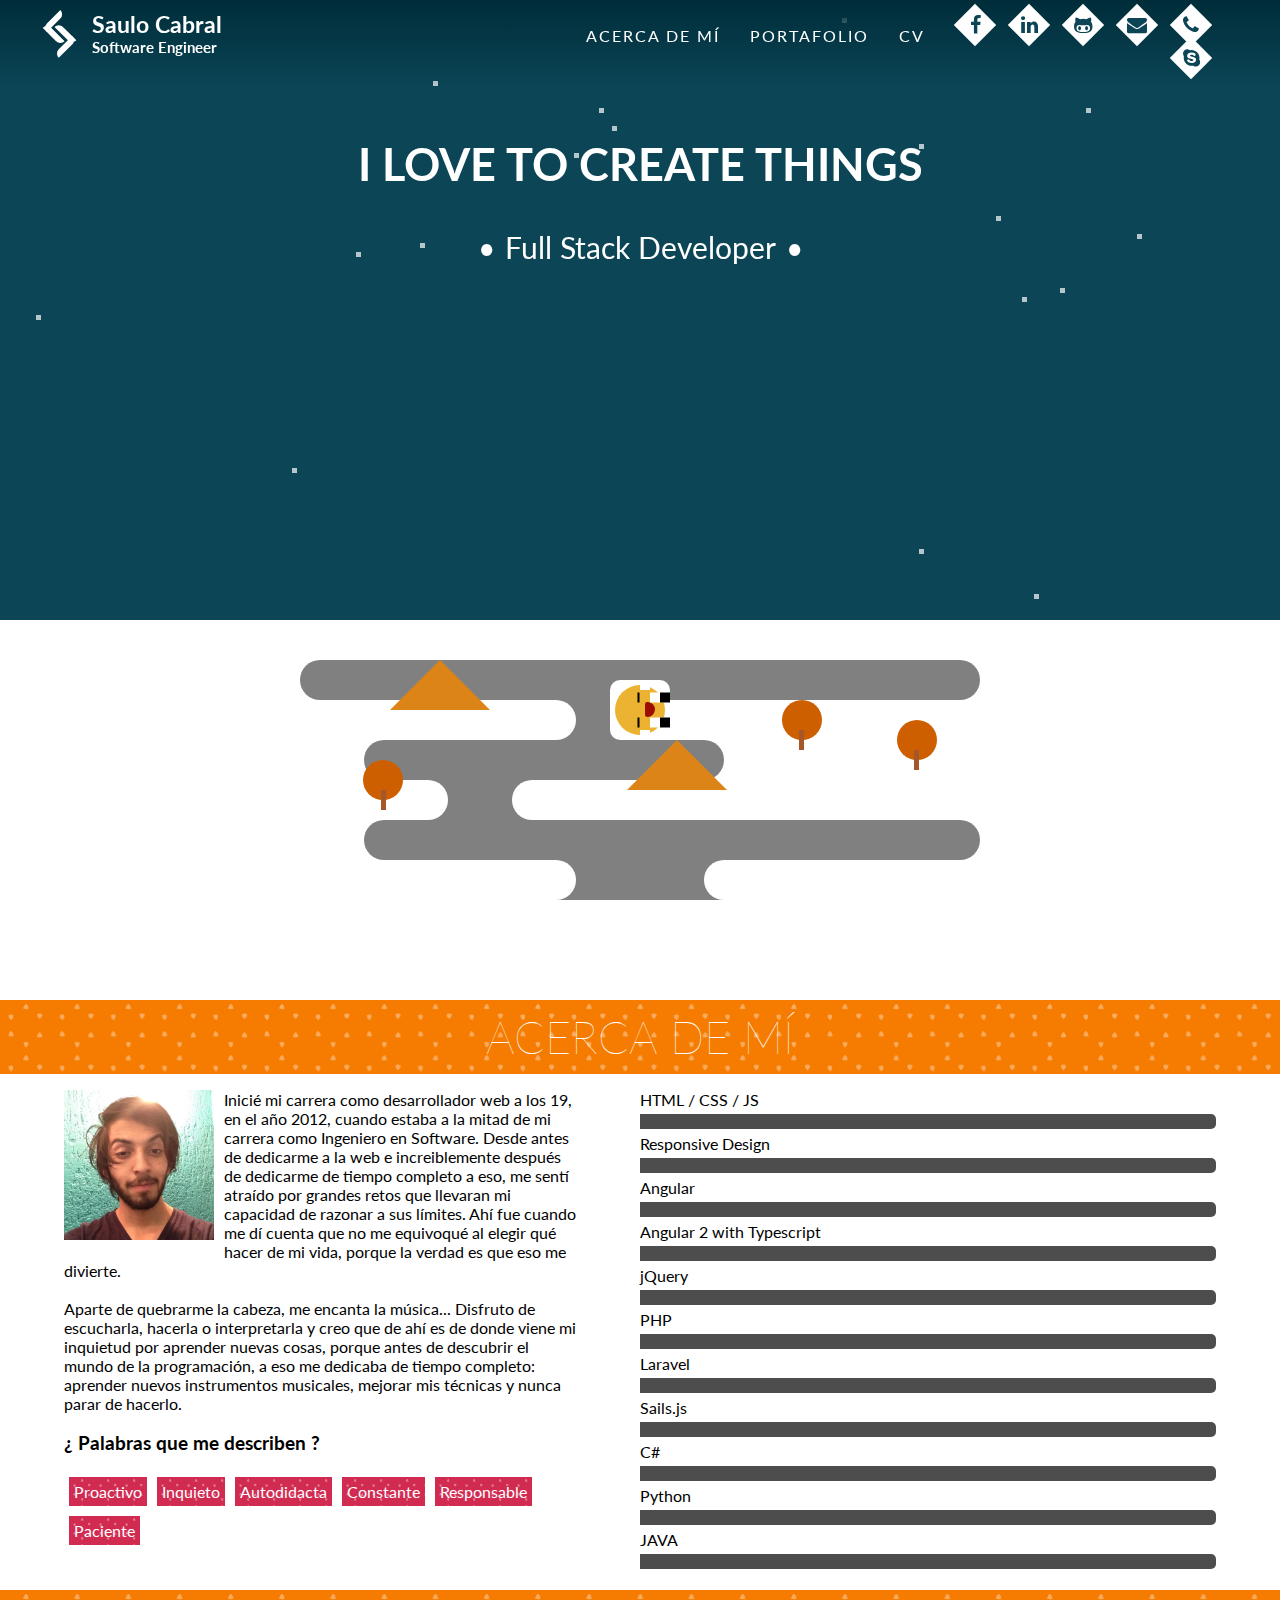
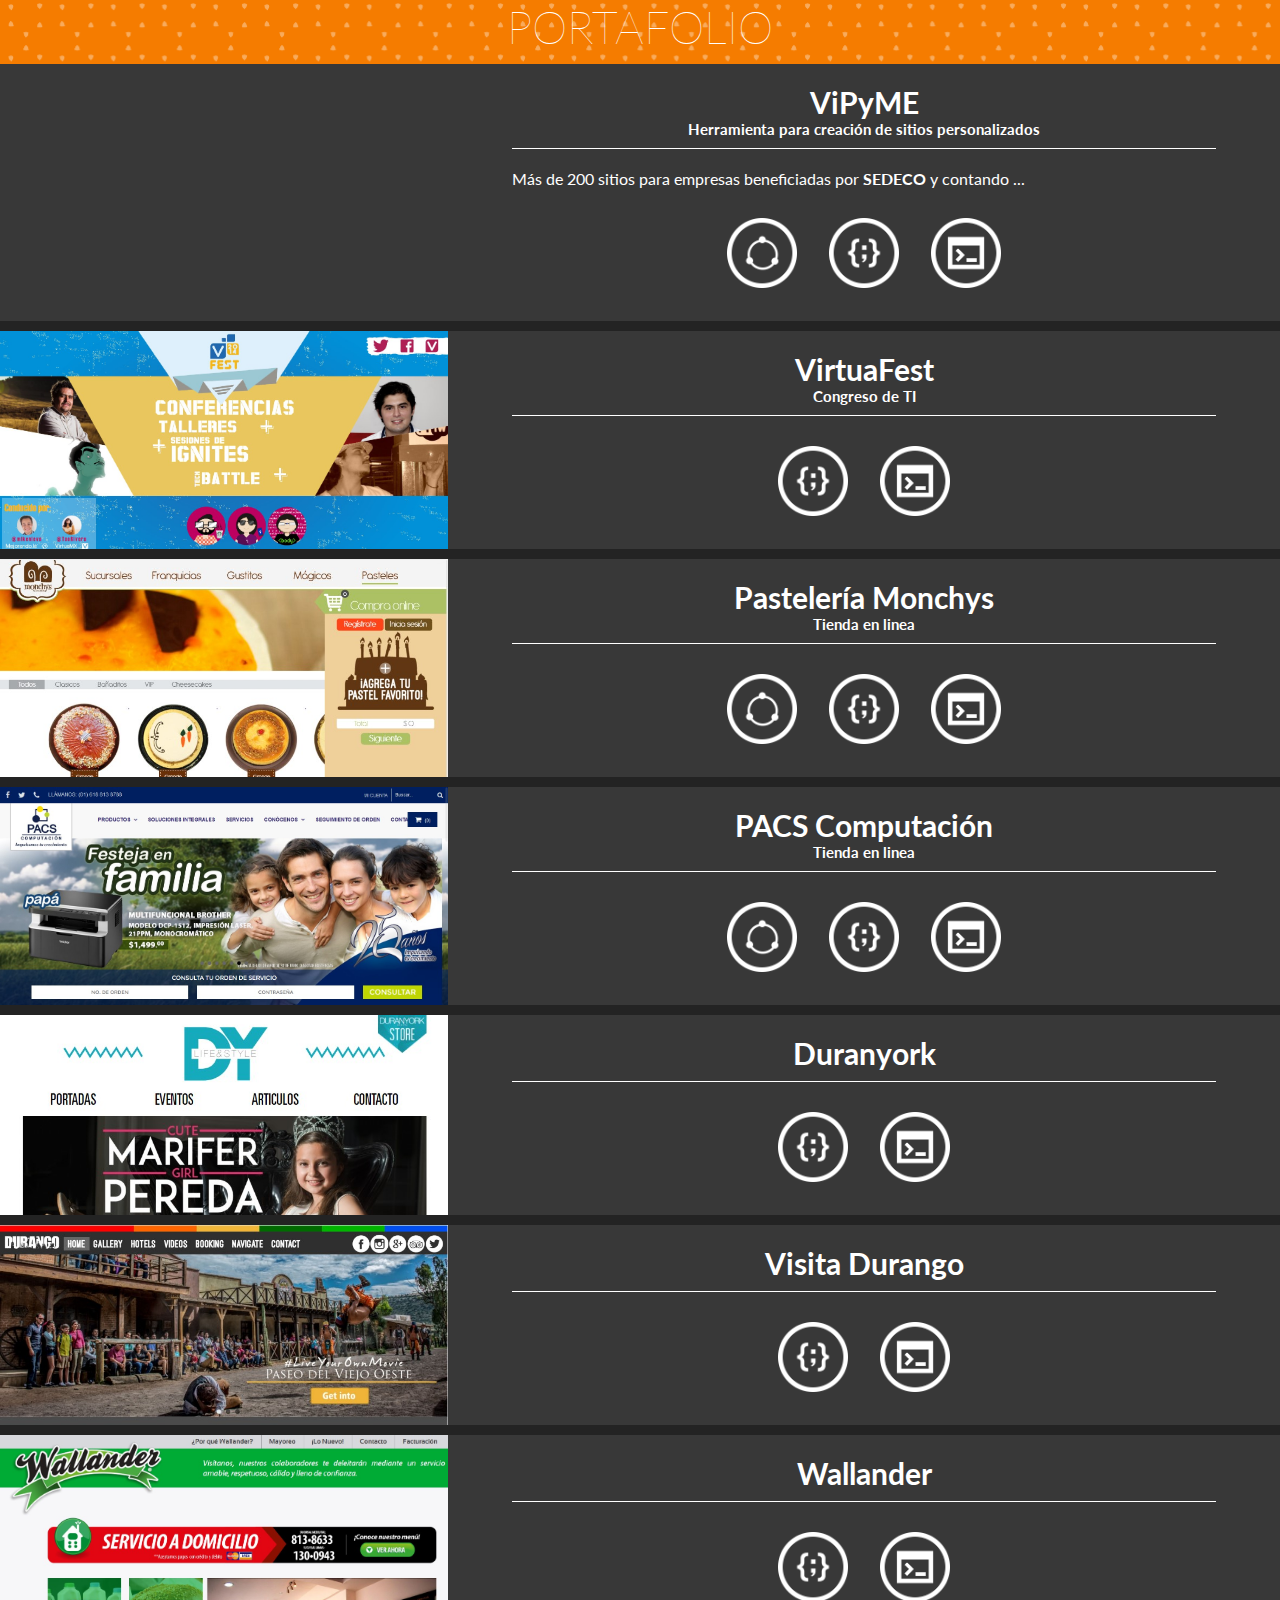
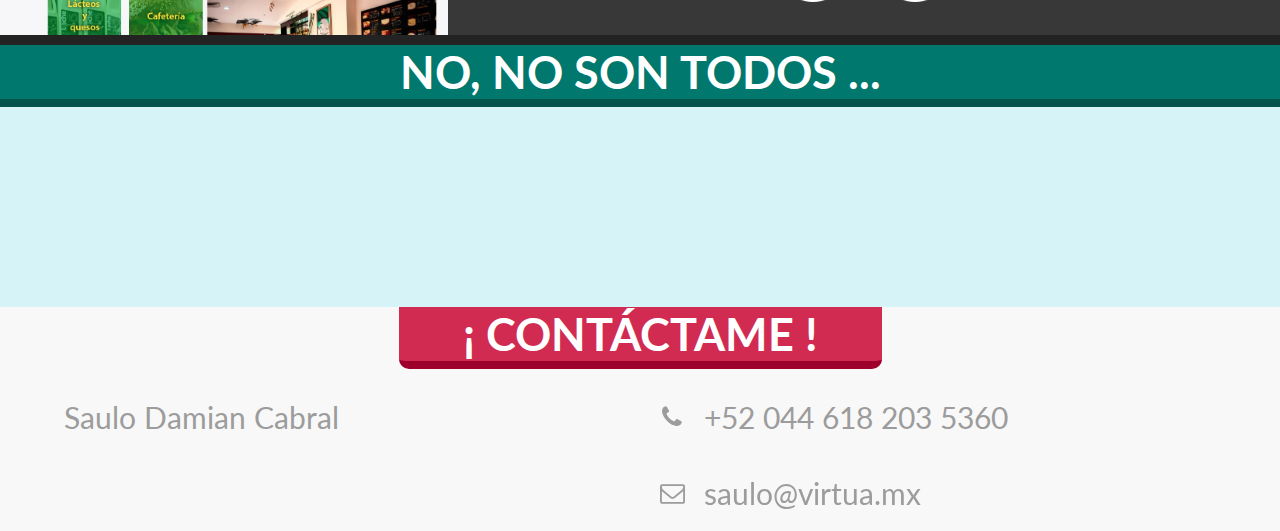
==== commit 5a2108ef: "disable form and enable linkedin profile" ====
--- a/index.html
+++ b/index.html
@@ -362,7 +362,7 @@
 		<article class="limit-width">
 			<h2 class="title">¡ CONTÁCTAME !</h2>
 			<article class="col">
-				<form action="http://saulo.vir.mx/mail.php" method="POST">
+				<!--form action="http://saulo.vir.mx/mail.php" method="POST">
 					<div class="name">
 						<input type="text" name="name" placeholder="¿Cuál es tu nombre?">
 					</div>
@@ -372,7 +372,8 @@
 					<div class="submit">
 						SEND
 					</div>
-				</form>
+				</form-->
+				<div class="LI-profile-badge"  data-version="v1" data-size="medium" data-locale="es_ES" data-type="vertical" data-theme="dark" data-vanity="saulo-damian-cabral-6673bb92"><a class="LI-simple-link" href='https://mx.linkedin.com/in/saulo-damian-cabral-6673bb92?trk=profile-badge'>Saulo Damian Cabral</a></div>
 			</article>
 			<article class="col">
 				<a href="tel:+520446182035360" class="phone">+52 044 618 203 5360</a>
@@ -397,5 +398,6 @@
 		</article-->
 	</footer>
 	<script src="https://code.jquery.com/jquery-3.1.0.min.js" integrity="sha256-cCueBR6CsyA4/9szpPfrX3s49M9vUU5BgtiJj06wt/s=" crossorigin="anonymous"></script>
+	<script type="text/javascript" src="https://platform.linkedin.com/badges/js/profile.js" async defer></script>
 	<script type="text/javascript" src="script.js"></script>
 </body>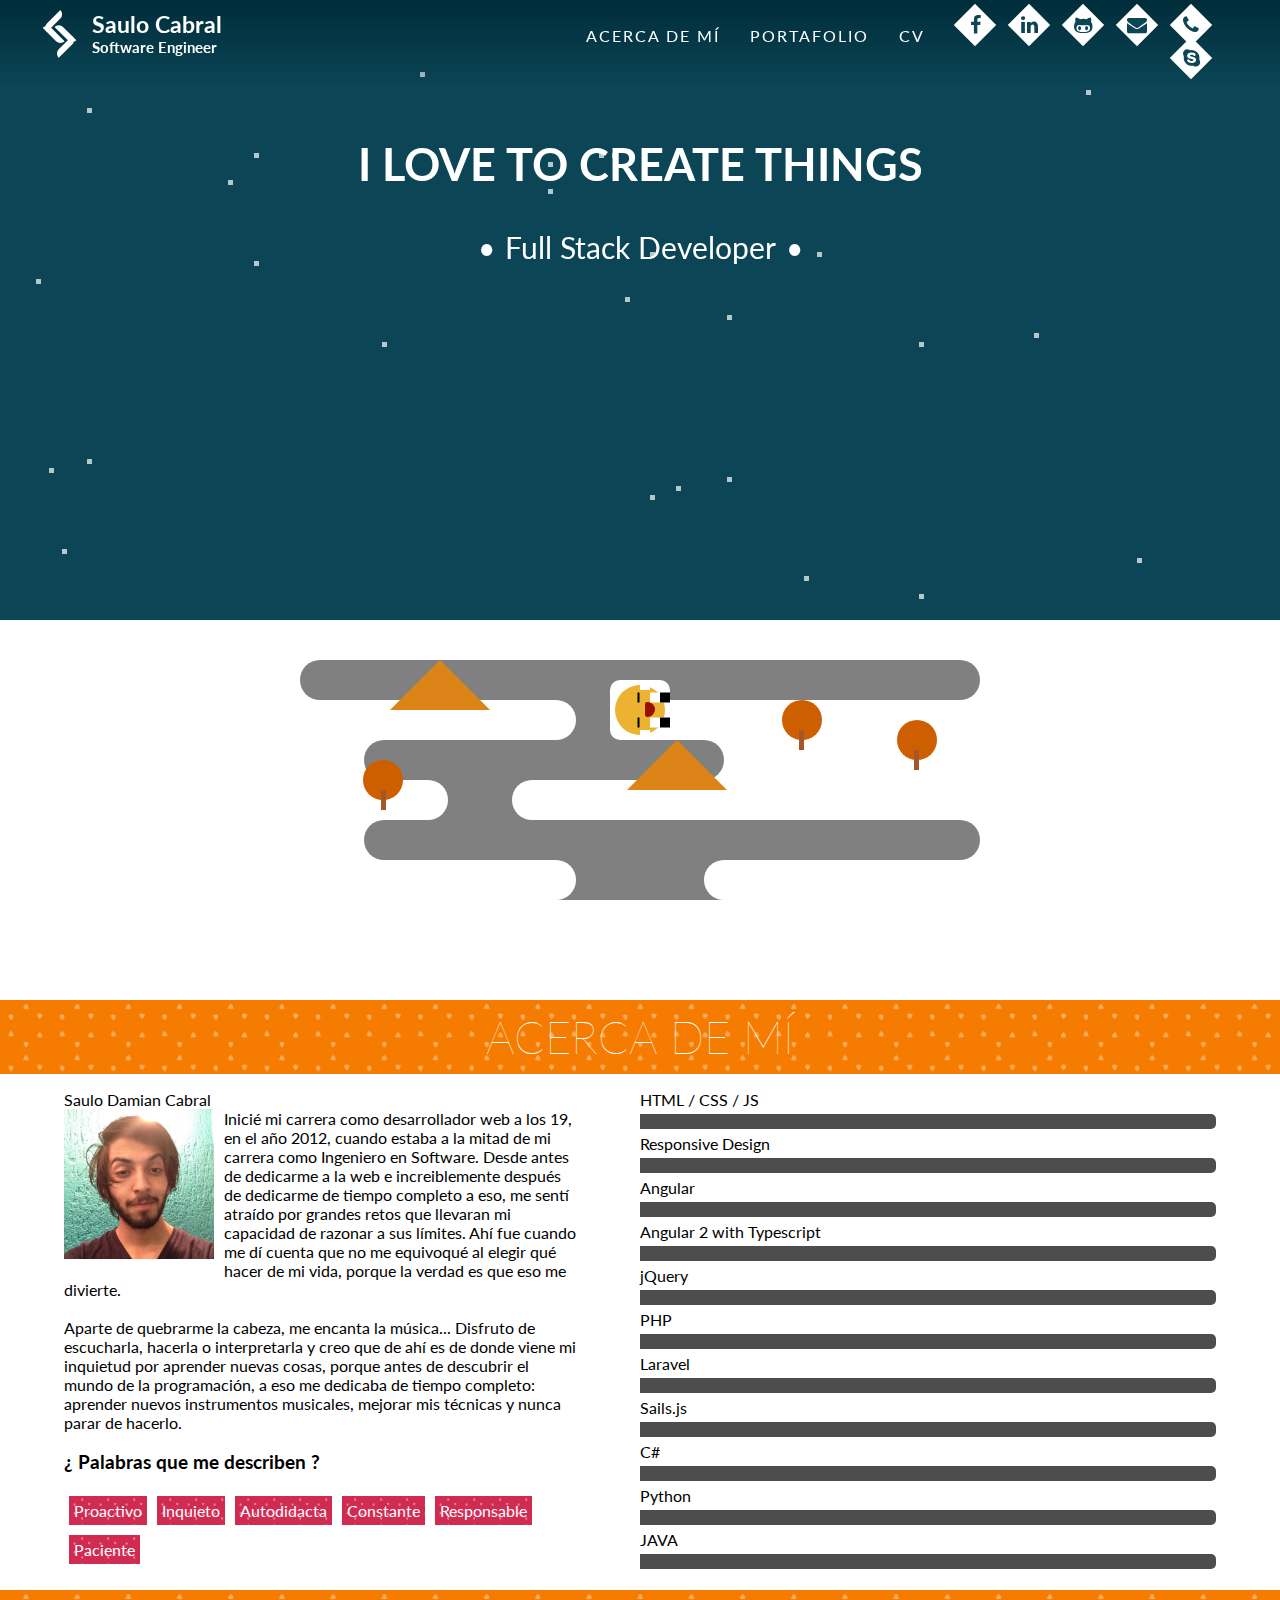
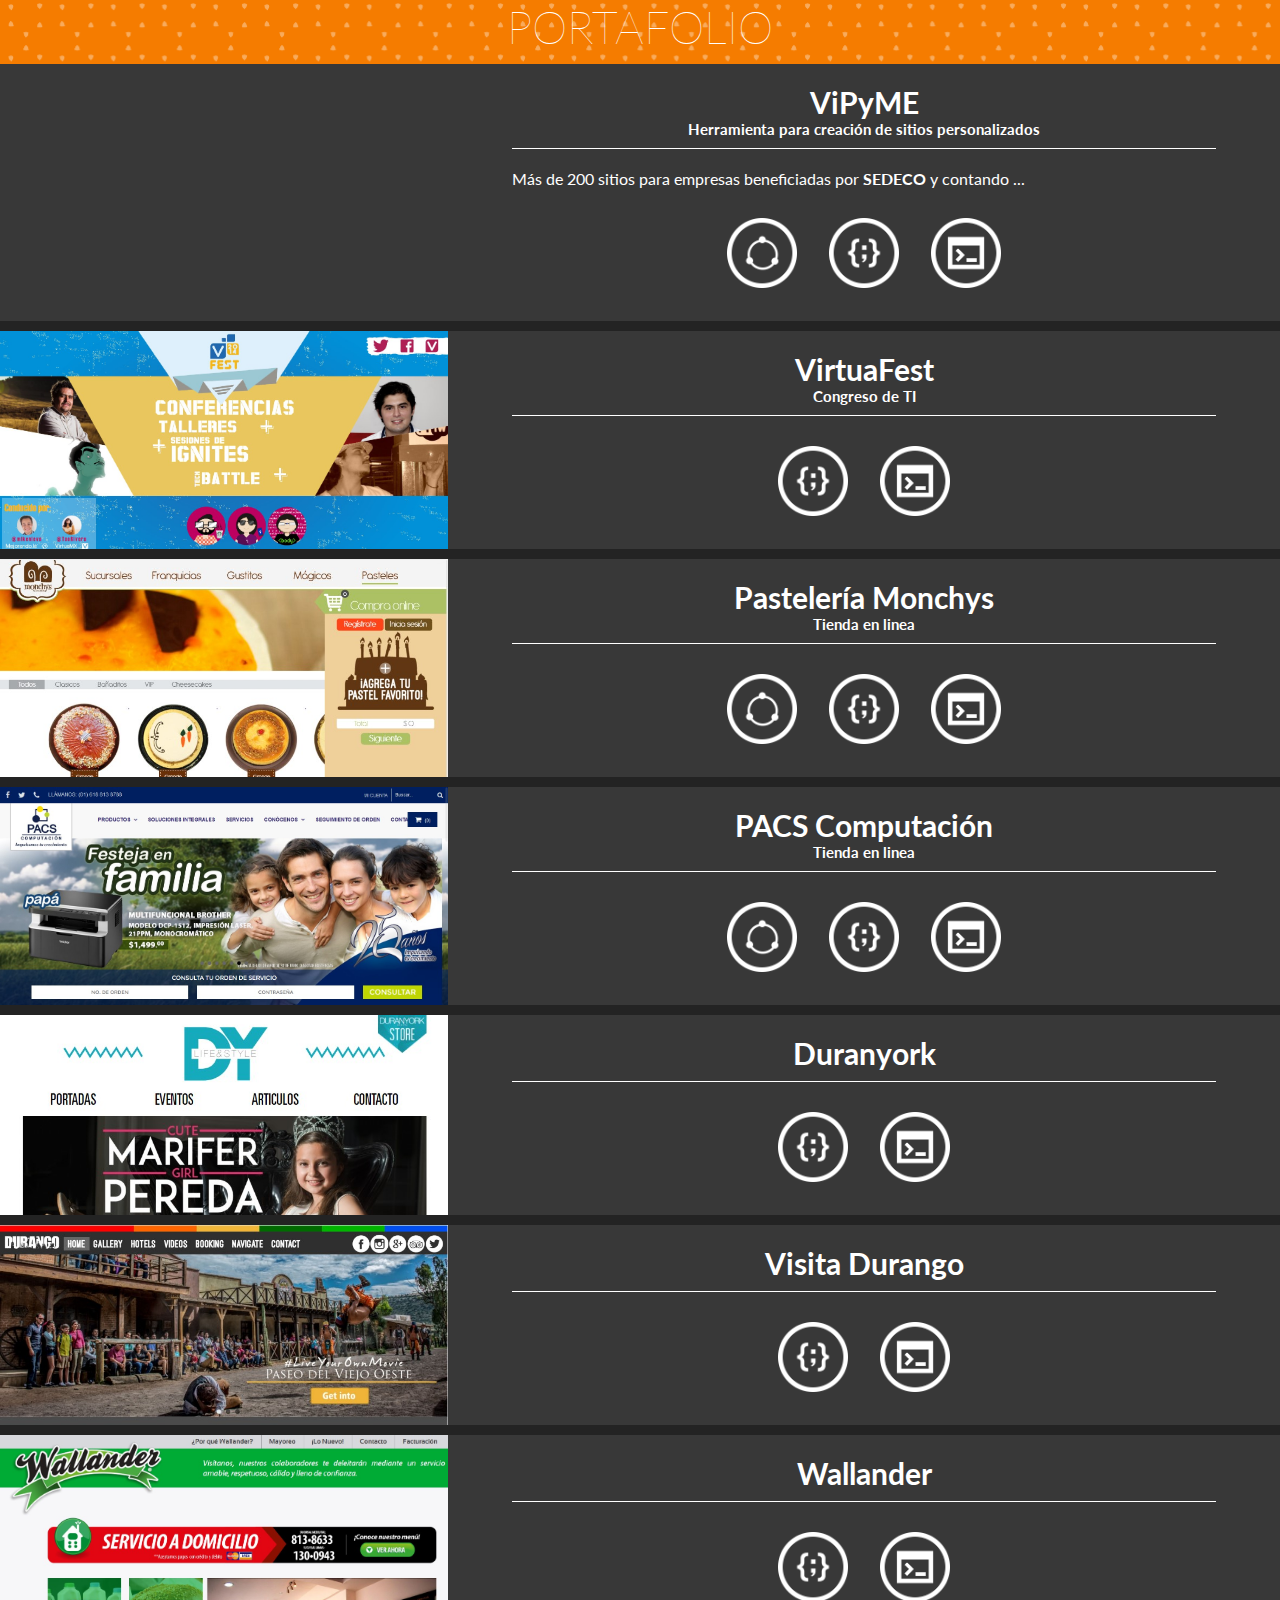
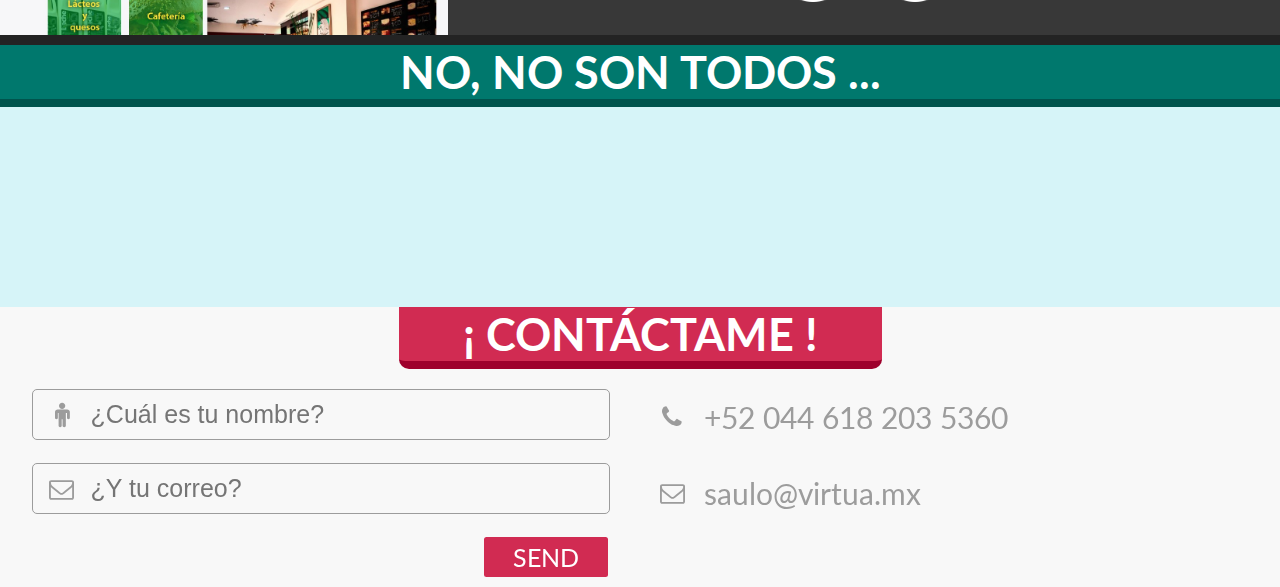
==== commit ea04bcf5: "github profile" ====
--- a/index.html
+++ b/index.html
@@ -141,6 +141,7 @@
 	<section id="about" in="scoreIn" out="scoreOut" class="cols-2 limit-width">
 		<h2 class="title full orange">Acerca de mí</h2>
 		<div class="col">
+			<div class="LI-profile-badge"  data-version="v1" data-size="large" data-locale="es_ES" data-type="horizontal" data-theme="dark" data-vanity="saulo-damian-cabral-6673bb92"><a class="LI-simple-link" href='https://mx.linkedin.com/in/saulo-damian-cabral-6673bb92?trk=profile-badge'>Saulo Damian Cabral</a></div>
 			<img src="imge/me.jpg">
 			<p>
 				Inicié mi carrera como desarrollador web a los 19, en el año 2012, cuando estaba a la mitad de mi carrera como Ingeniero en Software. Desde antes de dedicarme a la web e increiblemente después de dedicarme de tiempo completo a eso, me sentí atraído por grandes retos que llevaran mi capacidad de razonar a sus límites. Ahí fue cuando me dí cuenta que no me equivoqué al elegir qué hacer de mi vida, porque la verdad es que eso me divierte.
@@ -362,7 +363,7 @@
 		<article class="limit-width">
 			<h2 class="title">¡ CONTÁCTAME !</h2>
 			<article class="col">
-				<!--form action="http://saulo.vir.mx/mail.php" method="POST">
+				<form action="http://saulo.vir.mx/mail.php" method="POST">
 					<div class="name">
 						<input type="text" name="name" placeholder="¿Cuál es tu nombre?">
 					</div>
@@ -372,8 +373,7 @@
 					<div class="submit">
 						SEND
 					</div>
-				</form-->
-				<div class="LI-profile-badge"  data-version="v1" data-size="medium" data-locale="es_ES" data-type="vertical" data-theme="dark" data-vanity="saulo-damian-cabral-6673bb92"><a class="LI-simple-link" href='https://mx.linkedin.com/in/saulo-damian-cabral-6673bb92?trk=profile-badge'>Saulo Damian Cabral</a></div>
+				</form>
 			</article>
 			<article class="col">
 				<a href="tel:+520446182035360" class="phone">+52 044 618 203 5360</a>
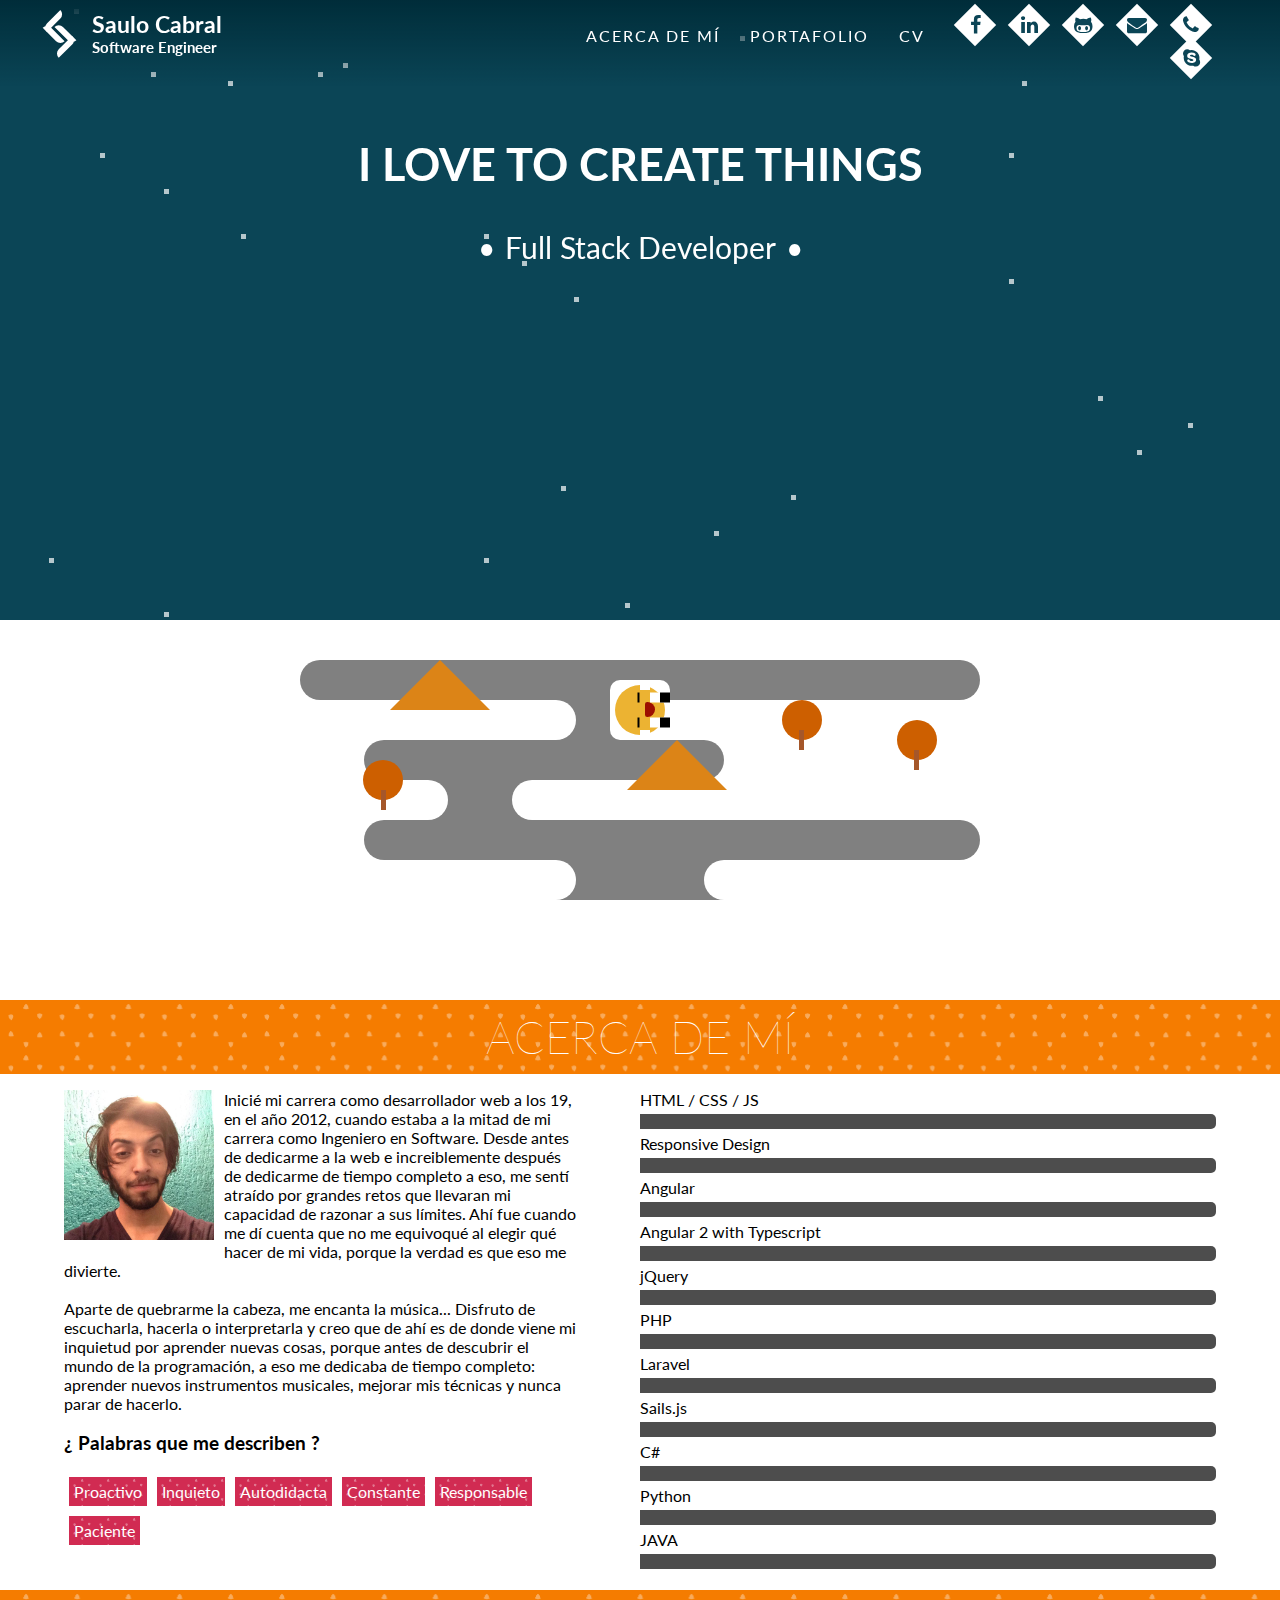
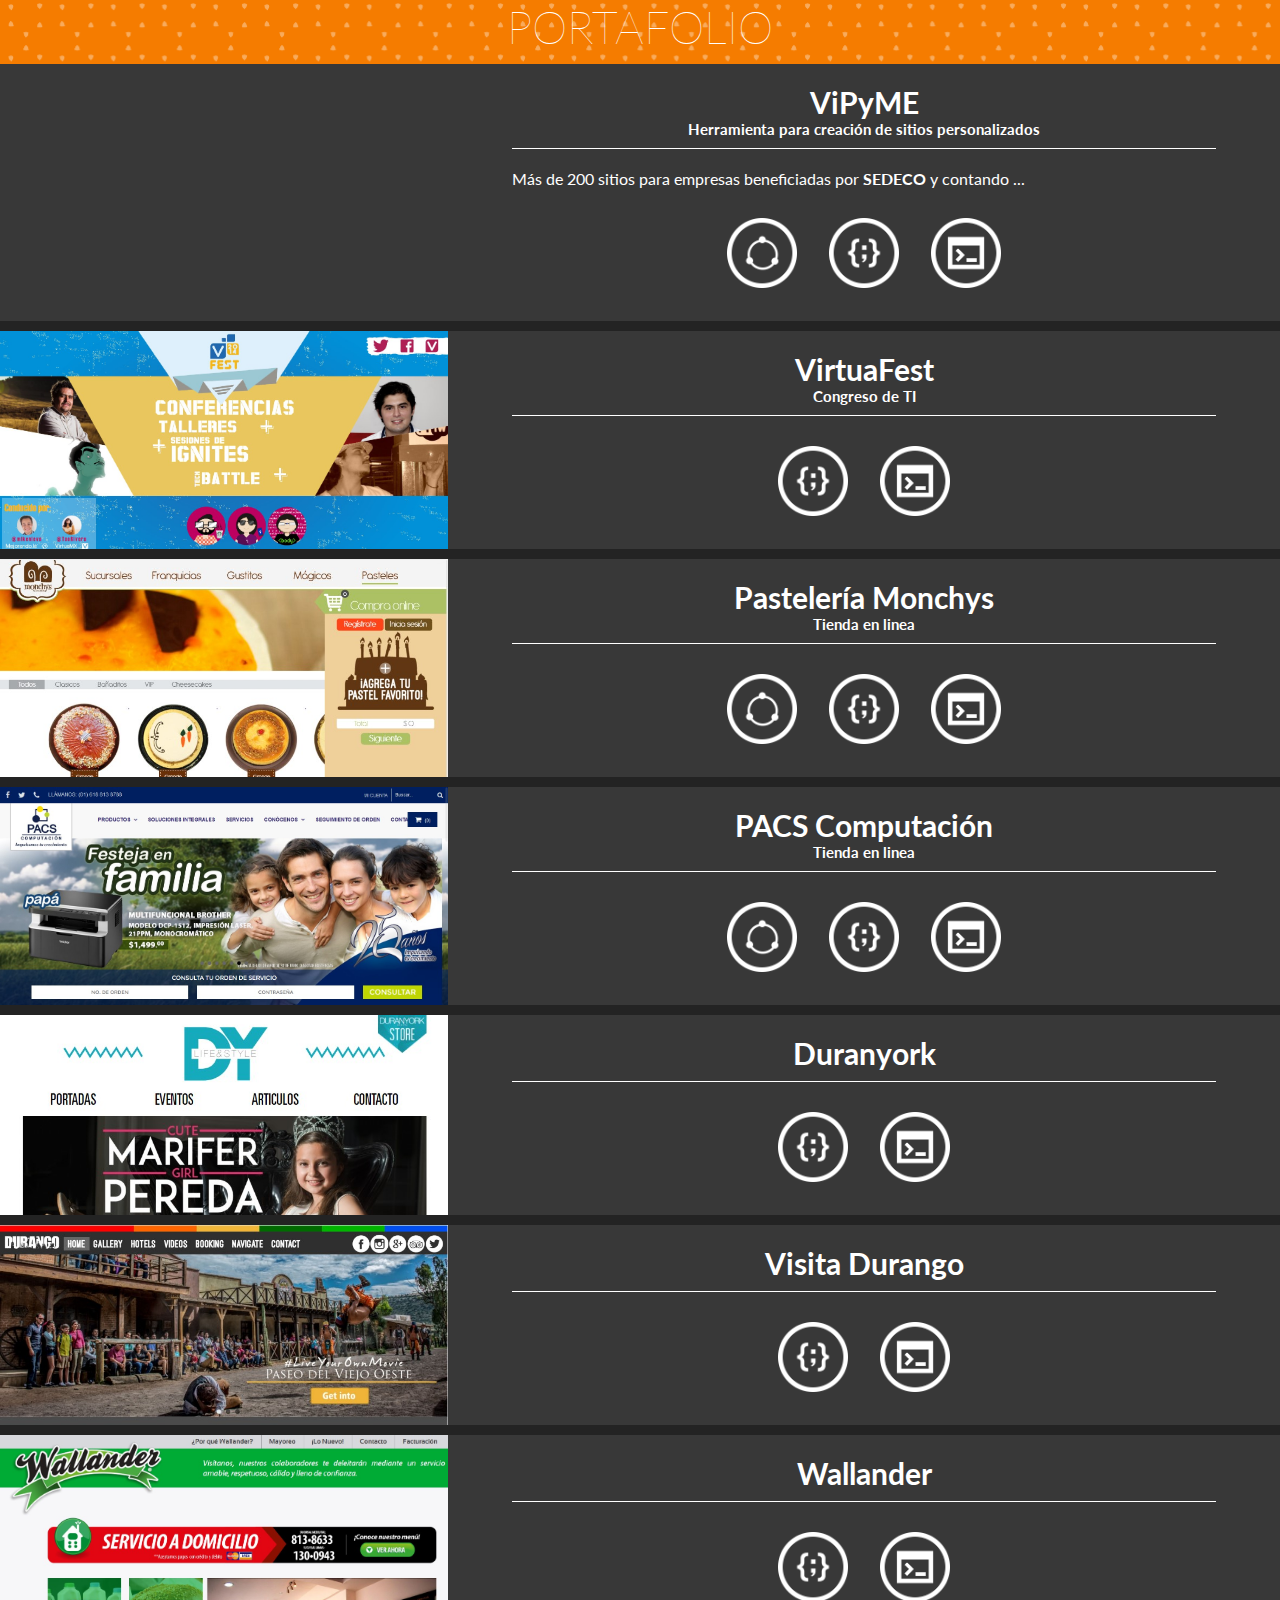
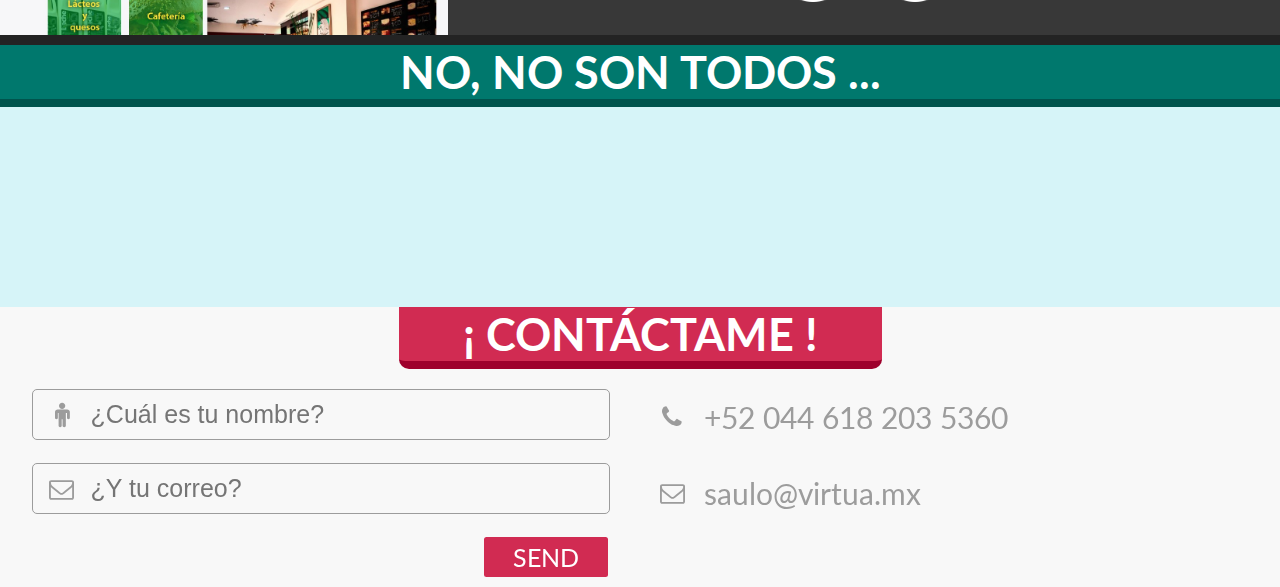
==== commit 51ba1b66: "disable linked in profile" ====
--- a/index.html
+++ b/index.html
@@ -141,7 +141,6 @@
 	<section id="about" in="scoreIn" out="scoreOut" class="cols-2 limit-width">
 		<h2 class="title full orange">Acerca de mí</h2>
 		<div class="col">
-			<div class="LI-profile-badge"  data-version="v1" data-size="large" data-locale="es_ES" data-type="horizontal" data-theme="dark" data-vanity="saulo-damian-cabral-6673bb92"><a class="LI-simple-link" href='https://mx.linkedin.com/in/saulo-damian-cabral-6673bb92?trk=profile-badge'>Saulo Damian Cabral</a></div>
 			<img src="imge/me.jpg">
 			<p>
 				Inicié mi carrera como desarrollador web a los 19, en el año 2012, cuando estaba a la mitad de mi carrera como Ingeniero en Software. Desde antes de dedicarme a la web e increiblemente después de dedicarme de tiempo completo a eso, me sentí atraído por grandes retos que llevaran mi capacidad de razonar a sus límites. Ahí fue cuando me dí cuenta que no me equivoqué al elegir qué hacer de mi vida, porque la verdad es que eso me divierte.
@@ -398,6 +397,5 @@
 		</article-->
 	</footer>
 	<script src="https://code.jquery.com/jquery-3.1.0.min.js" integrity="sha256-cCueBR6CsyA4/9szpPfrX3s49M9vUU5BgtiJj06wt/s=" crossorigin="anonymous"></script>
-	<script type="text/javascript" src="https://platform.linkedin.com/badges/js/profile.js" async defer></script>
 	<script type="text/javascript" src="script.js"></script>
 </body>